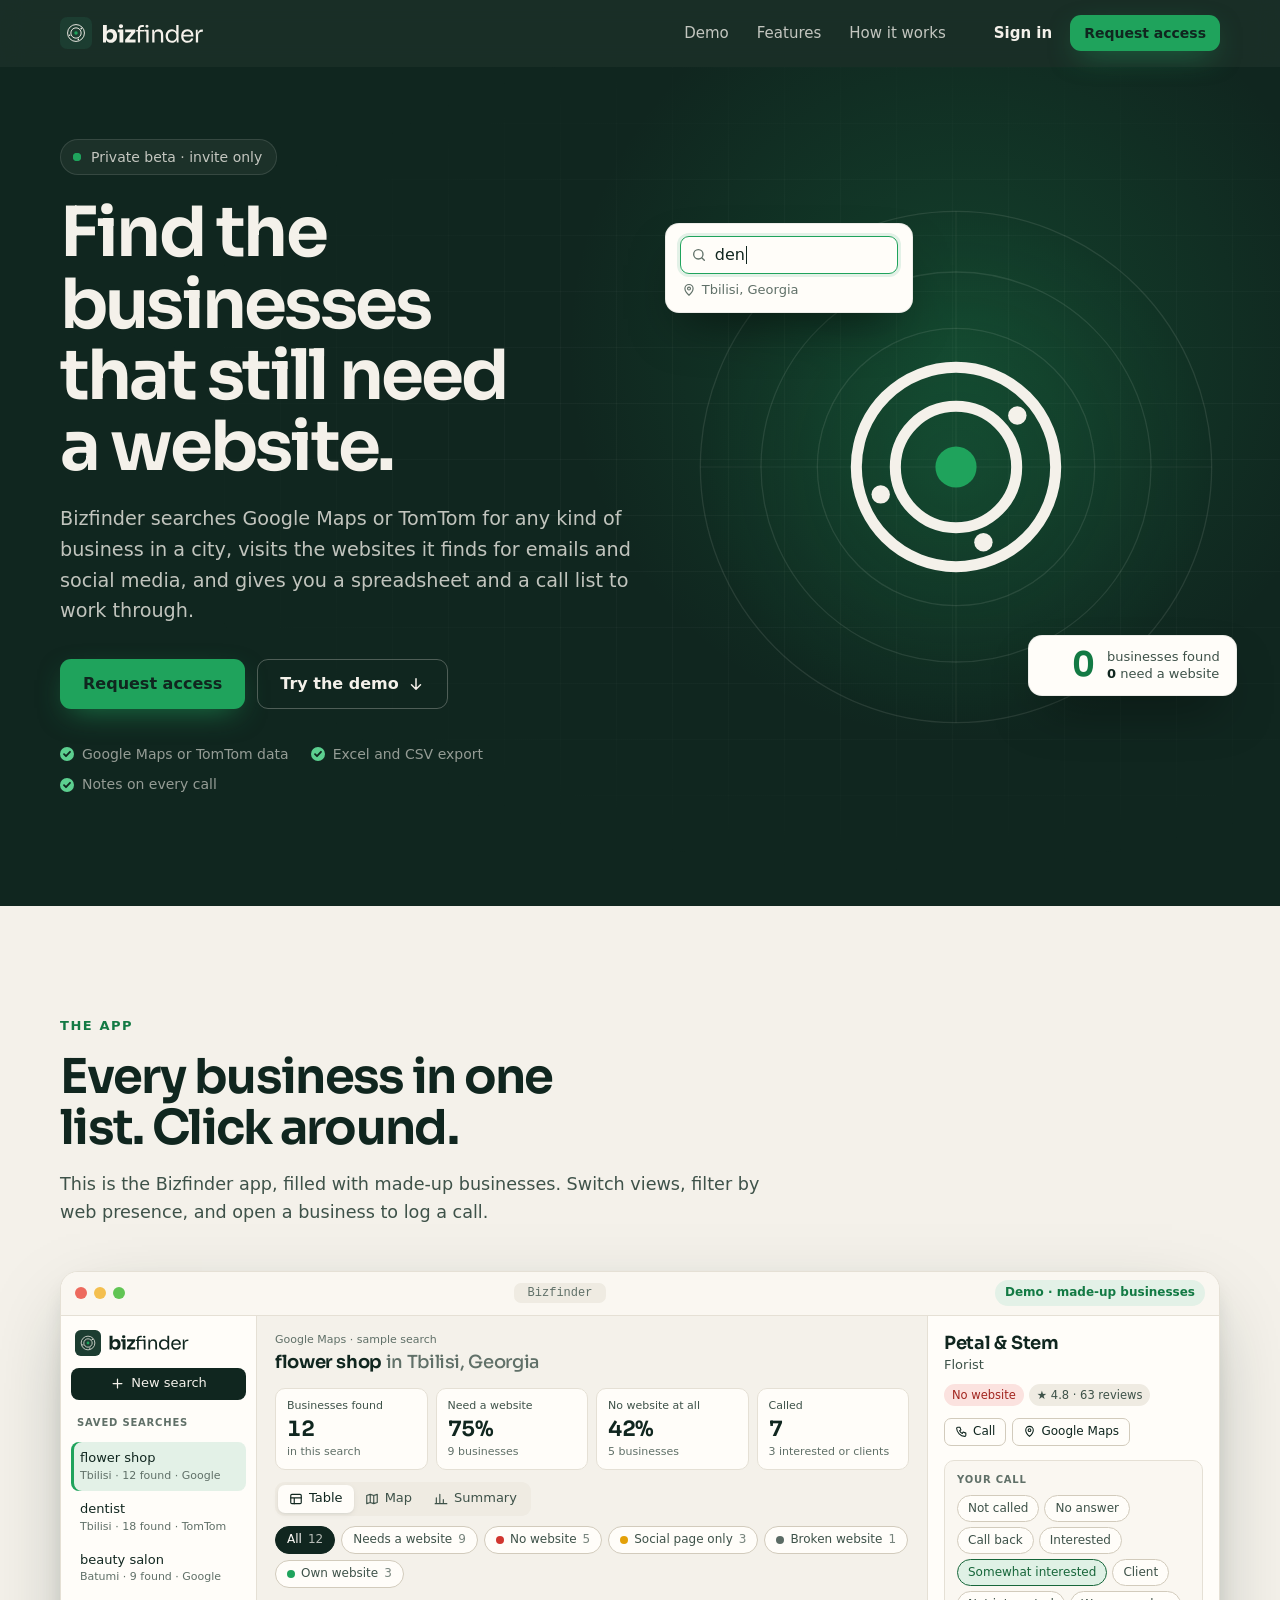
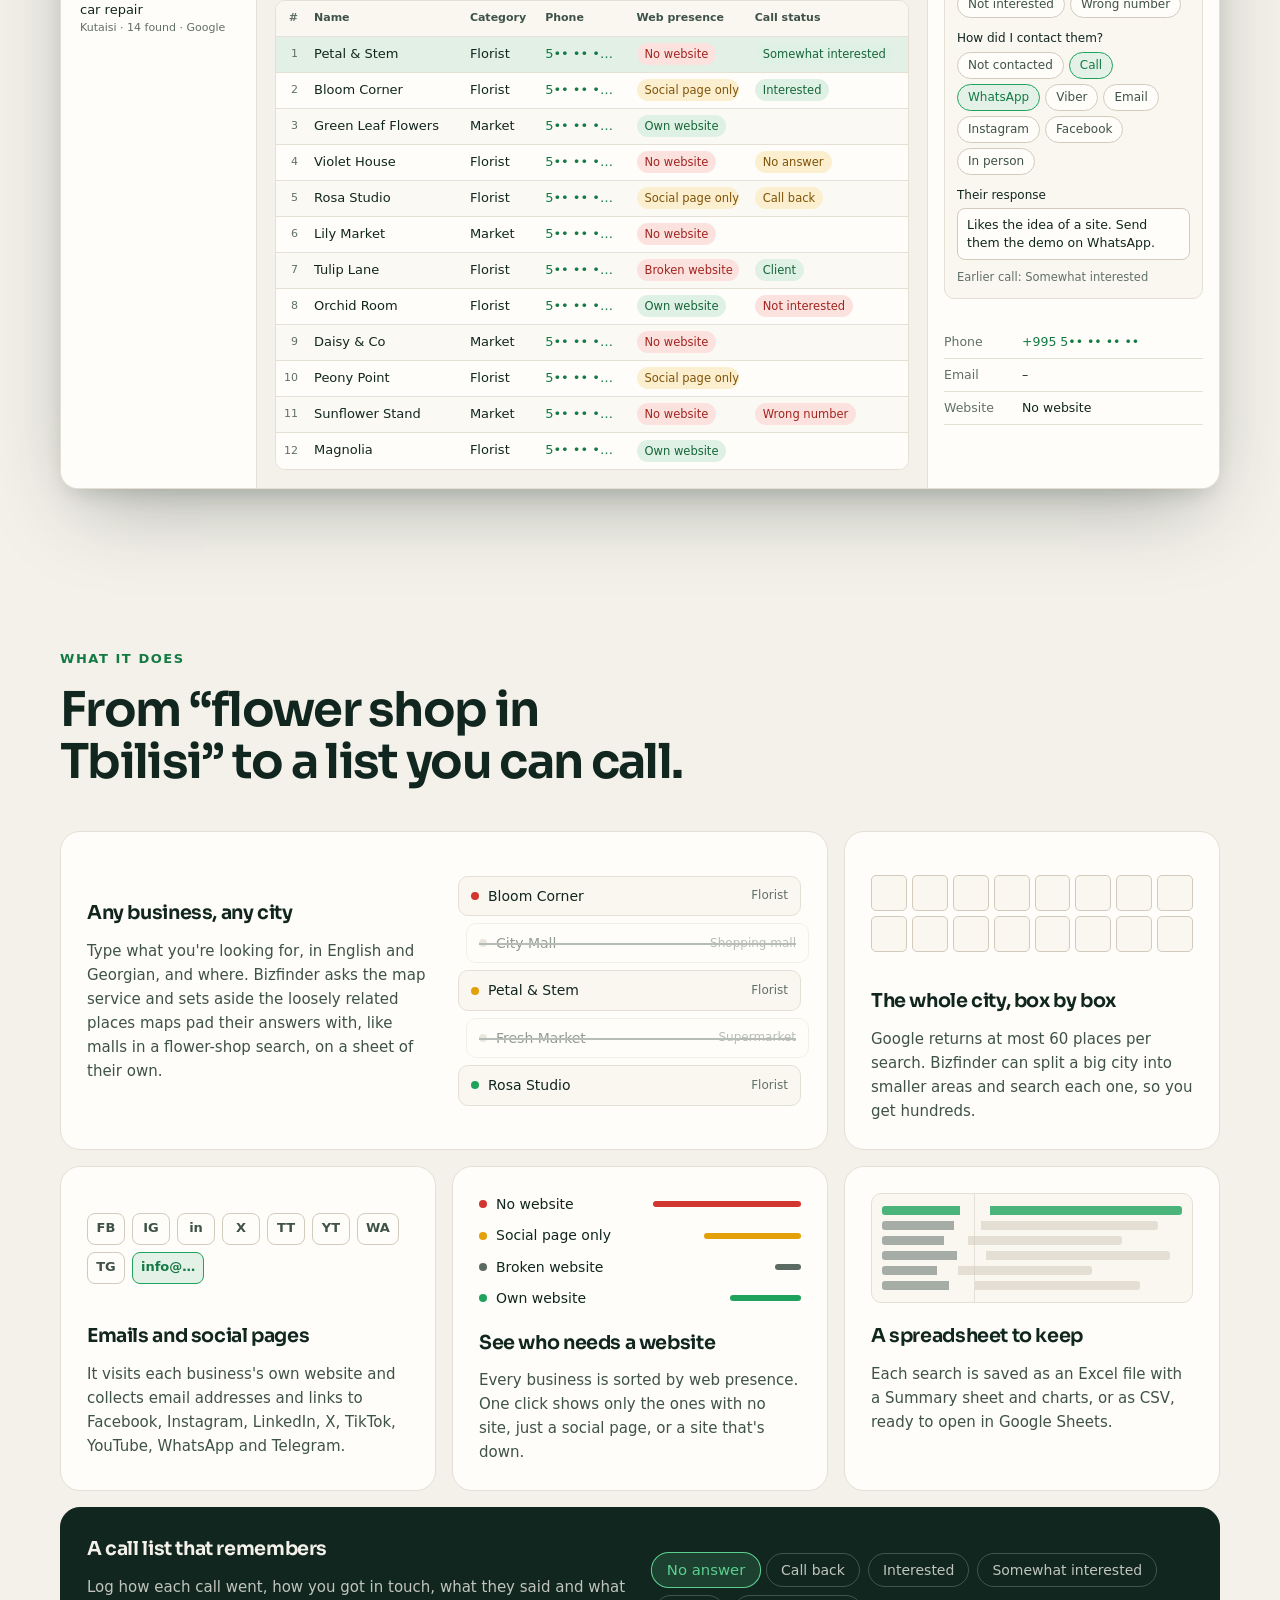
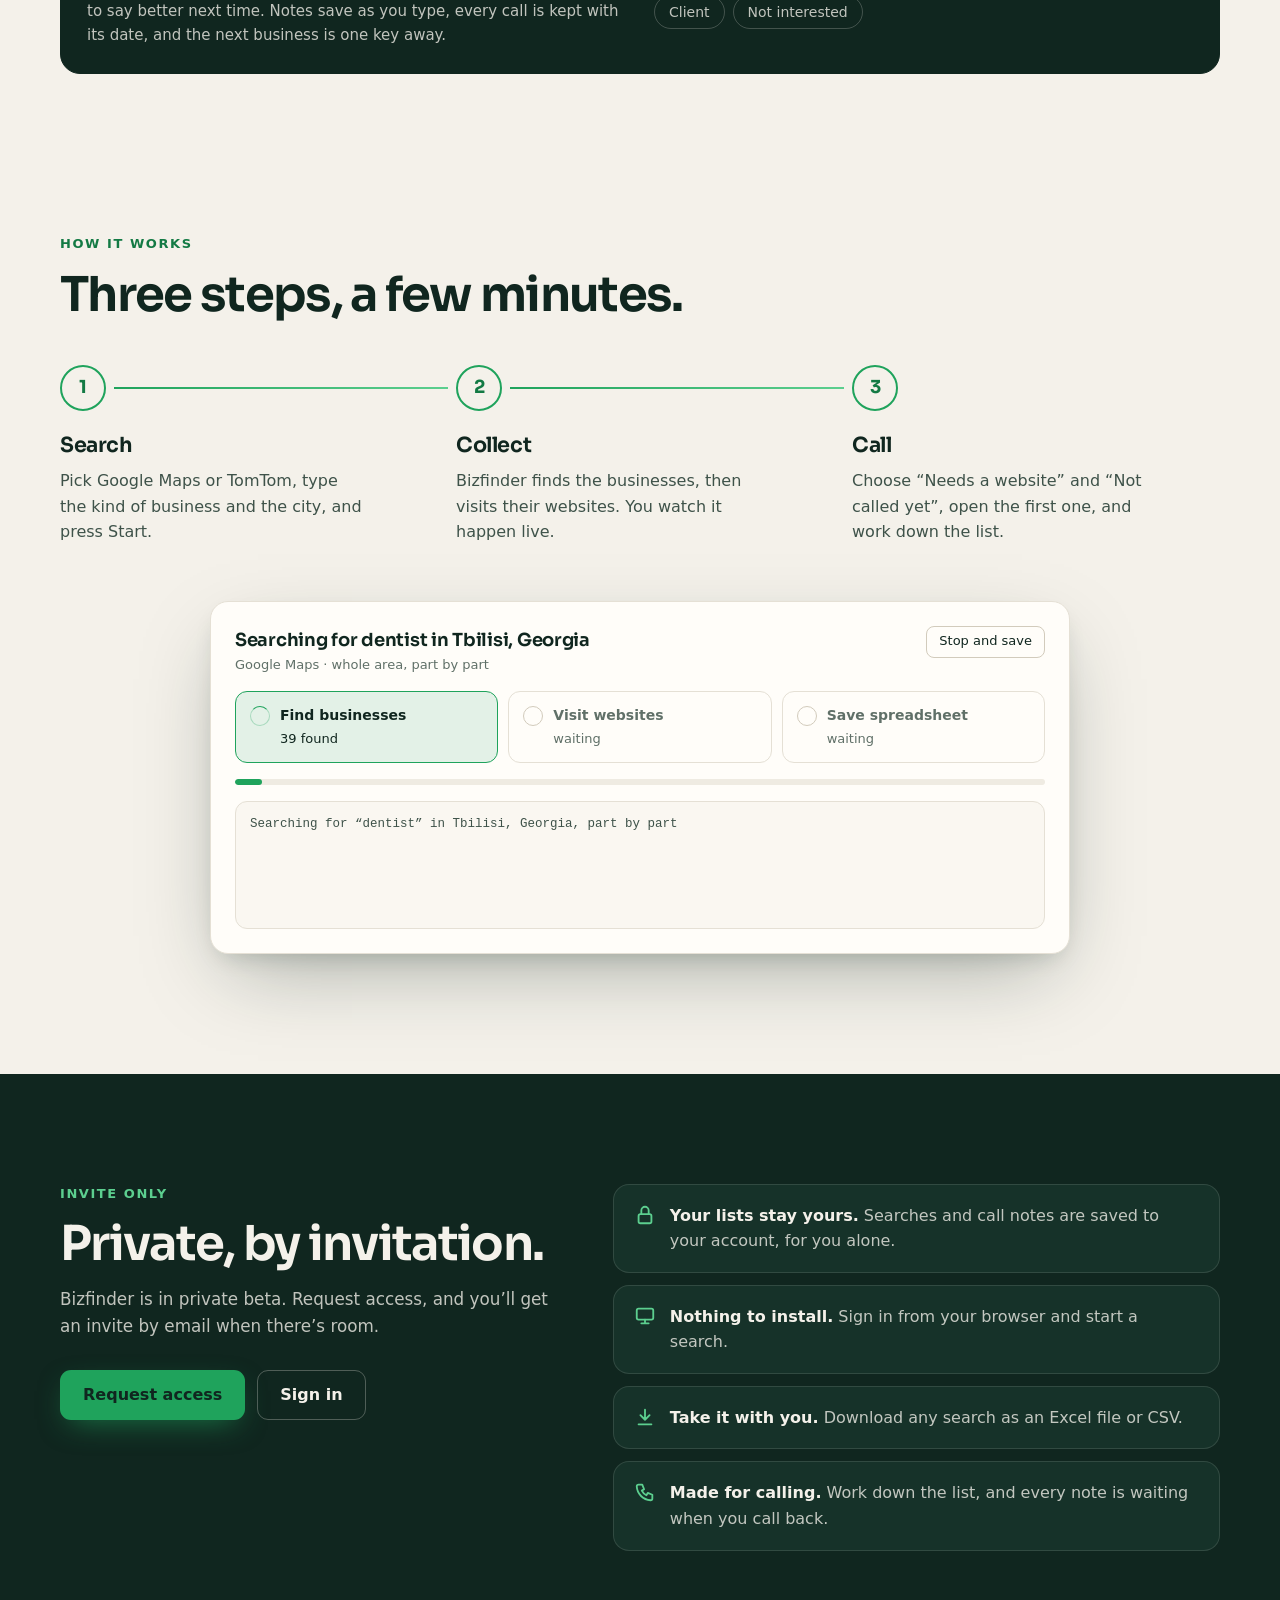
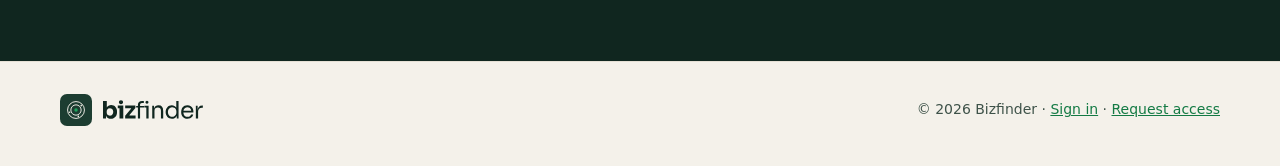
==== index.html @ 0b0bac40 "init commit" ====
<!doctype html>
<html lang="en">
  <head>
    <meta charset="utf-8" />
    <meta name="viewport" content="width=device-width, initial-scale=1" />
    <title>Bizfinder: find the businesses that still need a website</title>
    <meta
      name="description"
      content="Bizfinder searches Google Maps or TomTom for any kind of business in a city, visits their websites for emails and social media, and turns it all into a spreadsheet and a call list."
    />
    <meta name="theme-color" content="#10261f" />
    <link rel="icon" href="assets/favicon.svg" type="image/svg+xml" />
    <link rel="apple-touch-icon" href="assets/apple-touch-icon.png" />
    <!-- Link previews. Once the page has its address, put the full address of the
         image here (e.g. https://example.com/assets/social-preview.png): most apps need it. -->
    <meta property="og:type" content="website" />
    <meta property="og:title" content="Bizfinder" />
    <meta
      property="og:description"
      content="Find the businesses that still need a website: search a city, collect their emails and social pages, and work through them as a call list."
    />
    <meta property="og:image" content="assets/social-preview.png" />
    <meta name="twitter:card" content="summary_large_image" />
    <link rel="preload" href="assets/sora-latin-wght-normal.woff2" as="font" type="font/woff2" crossorigin />
    <link rel="stylesheet" href="styles.css" />
    <script>
      document.documentElement.classList.add('js');
    </script>
    <script src="auth.js"></script>
    <script src="main.js" defer></script>
  </head>
  <body>
    <a class="skip" href="#main">Skip to content</a>

    <!-- Shapes reused on the page -->
    <svg width="0" height="0" style="position: absolute" aria-hidden="true">
      <defs>
        <symbol id="wordmark" viewBox="5 -59 322 61"><path fill="currentColor" d="M31.16 1.37Q26.07 1.37 22.19 -0.8Q18.32 -2.96 16.11 -7.07Q13.91 -11.17 13.76 -17.1H15.2V0H5.55V-55.48H17.71V-27.28L14.82 -23.64Q15.05 -29.94 17.21 -34.24Q19.38 -38.53 23.18 -40.7Q26.98 -42.86 31.84 -42.86Q36.1 -42.86 39.56 -41.31Q43.02 -39.75 45.45 -36.9Q47.88 -34.05 49.21 -30.17Q50.54 -26.3 50.54 -21.74V-20.06Q50.54 -15.5 49.21 -11.63Q47.88 -7.75 45.33 -4.83Q42.79 -1.9 39.22 -0.27Q35.64 1.37 31.16 1.37ZM27.97 -8.82Q31.08 -8.82 33.4 -10.34Q35.72 -11.86 37.01 -14.63Q38.3 -17.4 38.3 -20.9Q38.3 -24.47 37.01 -27.13Q35.72 -29.79 33.4 -31.27Q31.08 -32.76 27.97 -32.76Q25.23 -32.76 22.8 -31.46Q20.37 -30.17 18.89 -27.78Q17.4 -25.38 17.4 -21.96V-19.15Q17.4 -15.88 18.96 -13.57Q20.52 -11.25 22.95 -10.03Q25.38 -8.82 27.97 -8.82Z M58.45 0V-41.65H70.61V0ZM52.9 -32.68V-41.65H70.61V-32.68ZM63.16 -45.75Q59.74 -45.75 58.11 -47.54Q56.48 -49.32 56.48 -52.06Q56.48 -54.87 58.11 -56.66Q59.74 -58.44 63.16 -58.44Q66.58 -58.44 68.22 -56.66Q69.85 -54.87 69.85 -52.06Q69.85 -49.32 68.22 -47.54Q66.58 -45.75 63.16 -45.75Z M76.62 0V-8.51L96.16 -31.92V-30.7L94.33 -32.98L95.7 -32.3H76.7V-41.65H109.46V-33.14L89.92 -9.73V-10.87L91.75 -8.59L90.38 -9.35H110.06V0Z" /><path fill="currentColor" d="M117.52 0V-42.64Q117.52 -49.4 121.09 -52.59Q124.66 -55.78 131.58 -55.78H136.6V-49.7H130.36Q127.55 -49.7 126.03 -48.15Q124.51 -46.59 124.51 -43.85V0ZM111.9 -34.66V-40.13H137.36V-34.66Z M144.58 0V-40.58H151.88V0ZM138.35 -34.81V-40.58H151.88V-34.81ZM146.64 -47.12Q144.2 -47.12 143.03 -48.41Q141.85 -49.7 141.85 -51.68Q141.85 -53.66 143.03 -54.95Q144.2 -56.24 146.64 -56.24Q149.07 -56.24 150.25 -54.95Q151.42 -53.66 151.42 -51.68Q151.42 -49.7 150.25 -48.41Q149.07 -47.12 146.64 -47.12Z M163.52 0V-40.58H169.29V-23.18H168.38Q168.38 -29.18 170.01 -33.33Q171.65 -37.47 174.99 -39.63Q178.34 -41.8 183.43 -41.8H183.73Q191.41 -41.8 195.09 -37.01Q198.78 -32.22 198.78 -23.18V0H191.48V-24.7Q191.48 -29.41 188.82 -32.26Q186.16 -35.11 181.53 -35.11Q176.74 -35.11 173.78 -32.15Q170.81 -29.18 170.81 -24.24V0Z M226.6 1.37Q222.27 1.37 218.62 -0.23Q214.98 -1.82 212.28 -4.71Q209.58 -7.6 208.1 -11.4Q206.62 -15.2 206.62 -19.61V-20.98Q206.62 -25.31 208.06 -29.11Q209.5 -32.91 212.13 -35.8Q214.75 -38.68 218.36 -40.32Q221.97 -41.95 226.38 -41.95Q231.01 -41.95 234.81 -40.01Q238.61 -38.08 241.04 -33.97Q243.48 -29.87 243.78 -23.33L240.74 -28.2V-55.48H248.04V0H242.26V-18.01H244.39Q244.08 -11.1 241.5 -6.8Q238.92 -2.51 235 -0.57Q231.09 1.37 226.6 1.37ZM227.59 -5.02Q231.32 -5.02 234.36 -6.69Q237.4 -8.36 239.22 -11.51Q241.04 -14.67 241.04 -18.92V-22.42Q241.04 -26.6 239.18 -29.53Q237.32 -32.45 234.24 -34.01Q231.16 -35.57 227.52 -35.57Q223.49 -35.57 220.41 -33.67Q217.33 -31.77 215.62 -28.35Q213.91 -24.93 213.91 -20.29Q213.91 -15.66 215.66 -12.2Q217.41 -8.74 220.52 -6.88Q223.64 -5.02 227.59 -5.02Z M276.77 1.37Q271.45 1.37 267.58 -0.46Q263.7 -2.28 261.27 -5.28Q258.84 -8.28 257.66 -12.01Q256.48 -15.73 256.48 -19.61V-20.98Q256.48 -24.93 257.66 -28.65Q258.84 -32.38 261.27 -35.38Q263.7 -38.38 267.46 -40.17Q271.22 -41.95 276.32 -41.95Q282.93 -41.95 287.22 -39.1Q291.52 -36.25 293.61 -31.77Q295.7 -27.28 295.7 -22.19V-18.92H259.67V-24.4H290.38L288.7 -21.43Q288.7 -25.76 287.34 -28.92Q285.97 -32.07 283.23 -33.82Q280.5 -35.57 276.32 -35.57Q271.98 -35.57 269.13 -33.59Q266.28 -31.62 264.88 -28.2Q263.47 -24.78 263.47 -20.29Q263.47 -15.96 264.88 -12.5Q266.28 -9.04 269.25 -7.03Q272.21 -5.02 276.77 -5.02Q281.56 -5.02 284.56 -7.14Q287.56 -9.27 288.17 -12.08H295.01Q294.18 -7.9 291.67 -4.86Q289.16 -1.82 285.36 -0.23Q281.56 1.37 276.77 1.37Z M303.53 0V-40.58H309.31V-23.86H309Q309 -32.76 312.92 -36.9Q316.83 -41.04 324.66 -41.04H326.03V-34.5H323.44Q317.36 -34.5 314.1 -31.27Q310.83 -28.04 310.83 -21.96V0Z" /></symbol>
        <symbol id="icon" viewBox="0 0 512 512">
          <rect width="512" height="512" rx="112" fill="#1c3d31" />
          <g transform="translate(96 96) scale(2.5)" fill="#F4F1EA">
            <circle cx="64" cy="64" r="54" fill="none" stroke="#F4F1EA" stroke-width="6" />
            <circle cx="64" cy="64" r="33" fill="none" stroke="#F4F1EA" stroke-width="6" />
            <circle cx="97.3" cy="36" r="5" />
            <circle cx="23.1" cy="78.9" r="5" />
            <circle cx="78.9" cy="104.9" r="5" />
            <circle cx="64" cy="64" r="11" fill="#1FA35C" />
          </g>
        </symbol>
      </defs>
    </svg>

    <header class="top">
      <div class="wrap top-row">
        <a class="logo" href="#" aria-label="Bizfinder, back to the top">
          <svg class="logo-icon" aria-hidden="true"><use href="#icon" /></svg>
          <svg class="logo-word" aria-hidden="true"><use href="#wordmark" /></svg>
        </a>
        <nav class="top-nav" aria-label="Page">
          <a href="#demo">Demo</a>
          <a href="#features">Features</a>
          <a href="#how">How it works</a>
        </nav>
        <div class="top-actions">
          <a class="top-link" href="signin.html" data-signed-out>Sign in</a>
          <a class="btn btn-green btn-sm" href="request-access.html" data-signed-out>Request access</a>
          <a class="btn btn-green btn-sm" href="app/" data-signed-in hidden>Open Bizfinder</a>
        </div>
      </div>
    </header>

    <main id="main">
      <!-- ============ Hero ============ -->
      <section class="hero">
        <div class="hero-glow" aria-hidden="true"></div>
        <div class="wrap hero-grid">
          <div class="hero-text">
            <p class="eyebrow-pill"><span class="live-dot"></span>Private beta · invite only</p>
            <h1>Find the businesses that still need a&nbsp;website.</h1>
            <p class="lead">
              Bizfinder searches Google&nbsp;Maps or TomTom for any kind of business in a city, visits the websites
              it finds for emails and social media, and gives you a spreadsheet and a call list to work through.
            </p>
            <div class="hero-cta">
              <a class="btn btn-green btn-lg" href="request-access.html" data-signed-out>Request access</a>
              <a class="btn btn-green btn-lg" href="app/" data-signed-in hidden>Open Bizfinder</a>
              <a class="btn btn-ghost btn-lg" href="#demo">
                Try the demo
                <svg class="i" viewBox="0 0 24 24" aria-hidden="true"><path d="M12 5v14M6 13l6 6 6-6" /></svg>
              </a>
            </div>
            <ul class="hero-facts">
              <li>Google Maps or TomTom data</li>
              <li>Excel and CSV export</li>
              <li>Notes on every call</li>
            </ul>
          </div>

          <div class="hero-visual">
            <!-- A search, then a sweep that finds businesses around you -->
            <div class="radar" data-radar aria-hidden="true">
              <div class="radar-field"></div>
              <div class="radar-beam"></div>
              <svg class="radar-logo" viewBox="0 0 480 480">
                <circle class="radar-range" cx="240" cy="240" r="236" />
                <circle class="radar-range" cx="240" cy="240" r="180" />
                <circle class="radar-range" cx="240" cy="240" r="128" />
                <path class="radar-cross" d="M240 4v472M4 240h472" />
                <circle class="logo-ring" cx="240" cy="240" r="92" />
                <circle class="logo-ring" cx="240" cy="240" r="56" />
                <g class="logo-moons">
                  <circle cx="296.6" cy="192.4" r="8.5" />
                  <circle cx="170.5" cy="265.3" r="8.5" />
                  <circle cx="265.3" cy="309.5" r="8.5" />
                </g>
                <circle class="logo-core" cx="240" cy="240" r="19" />
              </svg>
              <span class="radar-ping"></span>
              <span class="radar-ping radar-ping-2"></span>
              <div class="radar-pins"></div>
            </div>

            <div class="float-card search-card">
              <div class="search-field">
                <svg class="i" viewBox="0 0 24 24" aria-hidden="true"><circle cx="11" cy="11" r="7" /><path d="m20 20-3.5-3.5" /></svg>
                <span class="search-query"><span data-query>flower shop</span><span class="caret"></span></span>
              </div>
              <div class="search-where">
                <svg class="i" viewBox="0 0 24 24" aria-hidden="true">
                  <path d="M12 21s7-6.2 7-11.5A7 7 0 0 0 5 9.5C5 14.8 12 21 12 21Z" /><circle cx="12" cy="9.5" r="2.5" />
                </svg>
                Tbilisi, Georgia
              </div>
            </div>

            <div class="float-card found-card">
              <span class="found-num" data-found>0</span>
              <span class="found-text">businesses found<br /><b data-need>0</b> need a website</span>
            </div>
          </div>
        </div>
      </section>

      <!-- ============ Demo of the app ============ -->
      <section class="demo-section" id="demo" aria-labelledby="demo-title">
        <div class="wrap">
          <div class="section-head reveal">
            <p class="kicker">The app</p>
            <h2 id="demo-title">Every business in one list. Click around.</h2>
            <p>
              This is the Bizfinder app, filled with made-up businesses. Switch views, filter by web presence, and open a
              business to log a call.
            </p>
          </div>

          <div class="window reveal" data-demo>
            <div class="window-bar">
              <span class="window-dots" aria-hidden="true"><i></i><i></i><i></i></span>
              <span class="window-url">Bizfinder</span>
              <span class="window-tag">Demo · made-up businesses</span>
            </div>
            <div class="app">
              <aside class="app-side" aria-label="Saved searches (demo)">
                <div class="app-brand">
                  <svg class="app-brand-icon" aria-hidden="true"><use href="#icon" /></svg>
                  <svg class="app-brand-word" aria-hidden="true"><use href="#wordmark" /></svg>
                </div>
                <span class="app-new">
                  <svg class="i" viewBox="0 0 24 24" aria-hidden="true"><path d="M12 5v14M5 12h14" /></svg>
                  New search
                </span>
                <p class="app-side-head">Saved searches</p>
                <ul class="app-saved">
                  <li class="is-on"><b>flower shop</b><span>Tbilisi · 12 found · Google</span></li>
                  <li><b>dentist</b><span>Tbilisi · 18 found · TomTom</span></li>
                  <li><b>beauty salon</b><span>Batumi · 9 found · Google</span></li>
                  <li><b>car repair</b><span>Kutaisi · 14 found · Google</span></li>
                </ul>
              </aside>

              <div class="app-main">
                <p class="app-eyebrow">Google Maps · sample search</p>
                <h3 class="app-title">flower shop <span>in Tbilisi, Georgia</span></h3>
                <div class="app-tiles" data-tiles></div>
                <div class="app-tabs" role="tablist" aria-label="View">
                  <button type="button" role="tab" data-tab="table" aria-selected="true">
                    <svg class="i" viewBox="0 0 24 24" aria-hidden="true"><rect x="3" y="4" width="18" height="16" rx="2" /><path d="M3 10h18M9 10v10" /></svg>
                    Table
                  </button>
                  <button type="button" role="tab" data-tab="map" aria-selected="false">
                    <svg class="i" viewBox="0 0 24 24" aria-hidden="true"><path d="m9 4-6 2v14l6-2 6 2 6-2V4l-6 2-6-2ZM9 4v14M15 6v14" /></svg>
                    Map
                  </button>
                  <button type="button" role="tab" data-tab="summary" aria-selected="false">
                    <svg class="i" viewBox="0 0 24 24" aria-hidden="true"><path d="M4 20V10M10 20V4M16 20v-7M22 20H2" /></svg>
                    Summary
                  </button>
                </div>
                <div class="app-chips" data-chips role="group" aria-label="Show"></div>
                <div class="app-view" data-view aria-live="polite"></div>
              </div>

              <aside class="app-drawer" data-drawer aria-label="Business details (demo)"></aside>
            </div>
          </div>
        </div>
      </section>

      <!-- ============ Features ============ -->
      <section class="features" id="features" aria-labelledby="features-title">
        <div class="wrap">
          <div class="section-head reveal">
            <p class="kicker">What it does</p>
            <h2 id="features-title">From “flower shop in Tbilisi” to a list you can call.</h2>
          </div>

          <div class="bento">
            <article class="card card-wide reveal">
              <div class="card-text">
                <h3>Any business, any city</h3>
                <p>
                  Type what you're looking for, in English and Georgian, and where. Bizfinder asks the map service and
                  sets aside the loosely related places maps pad their answers with, like malls in a flower-shop
                  search, on a sheet of their own.
                </p>
              </div>
              <div class="viz viz-filter" aria-hidden="true">
                <span class="vf-row is-keep"><i class="dot dot-none"></i>Bloom Corner <em>Florist</em></span>
                <span class="vf-row is-drop"><i class="dot"></i>City Mall <em>Shopping mall</em></span>
                <span class="vf-row is-keep"><i class="dot dot-social"></i>Petal &amp; Stem <em>Florist</em></span>
                <span class="vf-row is-drop"><i class="dot"></i>Fresh Market <em>Supermarket</em></span>
                <span class="vf-row is-keep"><i class="dot dot-own"></i>Rosa Studio <em>Florist</em></span>
              </div>
            </article>

            <article class="card reveal">
              <div class="viz viz-grid" aria-hidden="true">
                <i style="--n: 0"></i><i style="--n: 1"></i><i style="--n: 2"></i><i style="--n: 3"></i><i style="--n: 4"></i><i style="--n: 5"></i><i style="--n: 6"></i><i style="--n: 7"></i><i style="--n: 15"></i><i style="--n: 14"></i><i style="--n: 13"></i><i style="--n: 12"></i><i style="--n: 11"></i><i style="--n: 10"></i><i style="--n: 9"></i><i style="--n: 8"></i>
              </div>
              <h3>The whole city, box by box</h3>
              <p>
                Google returns at most 60 places per search. Bizfinder can split a big city into smaller areas and search
                each one, so you get hundreds.
              </p>
            </article>

            <article class="card reveal">
              <div class="viz viz-social" aria-hidden="true">
                <span>FB</span><span>IG</span><span>in</span><span>X</span><span>TT</span><span>YT</span><span>WA</span><span>TG</span>
                <span class="viz-mail">info@…</span>
              </div>
              <h3>Emails and social pages</h3>
              <p>
                It visits each business's own website and collects email addresses and links to Facebook, Instagram,
                LinkedIn, X, TikTok, YouTube, WhatsApp and Telegram.
              </p>
            </article>

            <article class="card reveal">
              <div class="viz viz-kinds" aria-hidden="true">
                <span><i class="dot dot-none"></i>No website</span>
                <span><i class="dot dot-social"></i>Social page only</span>
                <span><i class="dot dot-broken"></i>Broken website</span>
                <span><i class="dot dot-own"></i>Own website</span>
              </div>
              <h3>See who needs a website</h3>
              <p>
                Every business is sorted by web presence. One click shows only the ones with no site, just a social page,
                or a site that's down.
              </p>
            </article>

            <article class="card reveal">
              <div class="viz viz-sheet" aria-hidden="true">
                <i></i><i></i><i></i><i></i><i></i><i></i>
              </div>
              <h3>A spreadsheet to keep</h3>
              <p>
                Each search is saved as an Excel file with a Summary sheet and charts, or as CSV, ready to open in Google
                Sheets.
              </p>
            </article>

            <article class="card card-wide card-dark reveal">
              <div class="card-text">
                <h3>A call list that remembers</h3>
                <p>
                  Log how each call went, how you got in touch, what they said and what to say better next time. Notes
                  save as you type, every call is kept with its date, and the next business is one key away.
                </p>
              </div>
              <div class="viz viz-calls" aria-hidden="true" data-call-cycle>
                <span>No answer</span><span>Call back</span><span>Interested</span><span>Somewhat interested</span
                ><span>Client</span><span>Not interested</span>
              </div>
            </article>
          </div>
        </div>
      </section>

      <!-- ============ How it works ============ -->
      <section class="how" id="how" aria-labelledby="how-title">
        <div class="wrap">
          <div class="section-head reveal">
            <p class="kicker">How it works</p>
            <h2 id="how-title">Three steps, a few minutes.</h2>
          </div>

          <ol class="steps">
            <li class="step reveal">
              <span class="step-num">1</span>
              <h3>Search</h3>
              <p>Pick Google Maps or TomTom, type the kind of business and the city, and press Start.</p>
            </li>
            <li class="step reveal">
              <span class="step-num">2</span>
              <h3>Collect</h3>
              <p>Bizfinder finds the businesses, then visits their websites. You watch it happen live.</p>
            </li>
            <li class="step reveal">
              <span class="step-num">3</span>
              <h3>Call</h3>
              <p>Choose “Needs a website” and “Not called yet”, open the first one, and work down the list.</p>
            </li>
          </ol>

          <div class="job reveal" aria-hidden="true" data-job>
            <div class="job-head">
              <div>
                <p class="job-title">Searching for dentist in Tbilisi, Georgia</p>
                <p class="job-sub">Google Maps · whole area, part by part</p>
              </div>
              <span class="job-stop">Stop and save</span>
            </div>
            <div class="job-steps">
              <div class="job-step" data-step="0"><span class="job-dot"></span><b>Find businesses</b><small data-step-text>0 found</small></div>
              <div class="job-step" data-step="1"><span class="job-dot"></span><b>Visit websites</b><small data-step-text>waiting</small></div>
              <div class="job-step" data-step="2"><span class="job-dot"></span><b>Save spreadsheet</b><small data-step-text>waiting</small></div>
            </div>
            <div class="job-bar"><i data-job-bar></i></div>
            <pre class="job-log" data-job-log></pre>
          </div>
        </div>
      </section>

      <!-- ============ Invite only ============ -->
      <section class="local" id="access" aria-labelledby="access-title">
        <div class="wrap local-grid">
          <div class="reveal">
            <p class="kicker kicker-light">Invite only</p>
            <h2 id="access-title">Private, by invitation.</h2>
            <p>Bizfinder is in private beta. Request access, and you’ll get an invite by email when there’s room.</p>
            <div class="local-cta">
              <a class="btn btn-green btn-lg" href="request-access.html" data-signed-out>Request access</a>
              <a class="btn btn-ghost btn-lg" href="signin.html" data-signed-out>Sign in</a>
              <a class="btn btn-green btn-lg" href="app/" data-signed-in hidden>Open Bizfinder</a>
            </div>
          </div>
          <ul class="local-list reveal">
            <li>
              <svg class="i" viewBox="0 0 24 24" aria-hidden="true"><rect x="5" y="11" width="14" height="10" rx="2" /><path d="M8 11V7a4 4 0 0 1 8 0v4" /></svg>
              <div><b>Your lists stay yours.</b> Searches and call notes are saved to your account, for you alone.</div>
            </li>
            <li>
              <svg class="i" viewBox="0 0 24 24" aria-hidden="true"><rect x="3" y="4" width="18" height="12" rx="2" /><path d="M8 20h8M12 16v4" /></svg>
              <div><b>Nothing to install.</b> Sign in from your browser and start a search.</div>
            </li>
            <li>
              <svg class="i" viewBox="0 0 24 24" aria-hidden="true"><path d="M12 4v11M7 10l5 5 5-5M5 20h14" /></svg>
              <div><b>Take it with you.</b> Download any search as an Excel file or CSV.</div>
            </li>
            <li>
              <svg class="i" viewBox="0 0 24 24" aria-hidden="true"><path d="M5 4h4l2 5-2.5 1.5a11 11 0 0 0 5 5L15 13l5 2v4a2 2 0 0 1-2 2A16 16 0 0 1 3 6a2 2 0 0 1 2-2" /></svg>
              <div><b>Made for calling.</b> Work down the list, and every note is waiting when you call back.</div>
            </li>
          </ul>
        </div>
      </section>
    </main>

    <footer class="foot">
      <div class="wrap foot-row">
        <a class="logo" href="#" aria-label="Bizfinder, back to the top">
          <svg class="logo-icon" aria-hidden="true"><use href="#icon" /></svg>
          <svg class="logo-word" aria-hidden="true"><use href="#wordmark" /></svg>
        </a>
        <p>
          © 2026 Bizfinder · <a href="signin.html">Sign in</a> · <a href="request-access.html">Request access</a>
        </p>
      </div>
    </footer>
  </body>
</html>
---- styles.css ----
/* Bizfinder project page. Colours and type follow the logo (brand/README.txt):
   ink #10261F, cream #F4F1EA, green #1FA35C, Sora for headings. */

@font-face {
  font-family: "Sora";
  src: url("assets/sora-latin-wght-normal.woff2") format("woff2");
  font-weight: 100 800;
  font-display: swap;
  /* Latin only: Georgian falls back to the system font */
  unicode-range: U+0000-00FF, U+0131, U+0152-0153, U+02BB-02BC, U+02C6, U+02DA, U+02DC, U+2000-206F, U+20AC, U+2122, U+2212;
}

:root {
  --ink: #10261f;
  --ink-2: #3e5249;
  --ink-3: #607068;
  --cream: #f4f1ea;
  --paper: #fffdf9;
  --paper-2: #faf7f1;
  --paper-3: #efebe2;
  --line: #e5e0d5;
  --line-strong: #d2cbbc;
  --green: #1fa35c;
  --green-hover: #27b866;
  --green-text: #137a44;
  --green-light: #5ccf8f;
  --green-soft: #e3f1e7;
  --dark-2: #163229;
  --dark-line: rgb(244 241 234 / 0.12);
  --on-dark-2: rgb(244 241 234 / 0.78);
  --on-dark-3: rgb(244 241 234 / 0.58);

  /* Web presence, as in the app: green for a working site, then amber, red for none */
  --k-own: #1fa35c;
  --k-social: #e3a008;
  --k-broken: #5b6b64;
  --k-none: #d1362f;

  --good-bg: #dff1e5;
  --good-ink: #17663a;
  --warn-bg: #fbefcf;
  --warn-ink: #7f5307;
  --bad-bg: #fbe2df;
  --bad-ink: #a2251f;

  --display: "Sora", system-ui, -apple-system, "Segoe UI", Roboto, "Noto Sans Georgian", sans-serif;
  --body: system-ui, -apple-system, "Segoe UI", Roboto, "Noto Sans Georgian", sans-serif;
  --mono: ui-monospace, "SF Mono", Menlo, Consolas, monospace;
  --ease: cubic-bezier(0.2, 0.7, 0.2, 1);
  --shadow: 0 1px 2px rgb(16 38 31 / 0.05), 0 2px 6px rgb(16 38 31 / 0.06);
  --shadow-lg: 0 30px 80px -20px rgb(16 38 31 / 0.35), 0 10px 24px -10px rgb(16 38 31 / 0.2);
  --gutter: 20px;

  color-scheme: light;
}

*,
*::before,
*::after {
  box-sizing: border-box;
}

html {
  scroll-behavior: smooth;
  scroll-padding-top: 80px;
  -webkit-text-size-adjust: 100%;
}

body {
  margin: 0;
  background: var(--cream);
  color: var(--ink);
  font: 16px/1.6 var(--body);
  -webkit-font-smoothing: antialiased;
  overflow-x: hidden;
}

h1,
h2,
h3,
h4,
p,
ul,
ol,
pre {
  margin: 0;
}

ul,
ol {
  padding: 0;
  list-style: none;
}

a {
  color: inherit;
}

button {
  font: inherit;
  color: inherit;
}

/* Hidden stays hidden, even for elements styled as flex (e.g. a .btn) */
[hidden] {
  display: none !important;
}

:focus-visible {
  outline: 2px solid var(--green);
  outline-offset: 3px;
  border-radius: 4px;
}

.wrap {
  width: min(100% - 2 * var(--gutter), 1160px);
  margin-inline: auto;
}

.skip {
  position: absolute;
  top: 8px;
  left: 8px;
  z-index: 100;
  padding: 8px 14px;
  border-radius: 8px;
  background: var(--cream);
  color: var(--ink);
  translate: 0 -150%;
}

.skip:focus {
  translate: 0 0;
}

.i {
  width: 18px;
  height: 18px;
  flex: none;
  fill: none;
  stroke: currentColor;
  stroke-width: 2;
  stroke-linecap: round;
  stroke-linejoin: round;
}

.i-gh {
  width: 18px;
  height: 18px;
  flex: none;
}

/* ---------- Buttons ---------- */
.btn {
  display: inline-flex;
  align-items: center;
  justify-content: center;
  gap: 8px;
  height: 42px;
  padding: 0 18px;
  border: 1px solid transparent;
  border-radius: 11px;
  font-weight: 600;
  white-space: nowrap;
  text-decoration: none;
  transition:
    background 0.2s,
    border-color 0.2s,
    translate 0.2s var(--ease),
    box-shadow 0.2s;
}

.btn:hover {
  translate: 0 -2px;
}

.btn-sm {
  height: 36px;
  padding: 0 13px;
  font-size: 14px;
}

.btn-lg {
  height: 50px;
  padding: 0 22px;
  font-size: 16px;
}

.btn-green {
  background: var(--green);
  color: var(--ink);
  box-shadow: 0 10px 30px -10px rgb(31 163 92 / 0.7);
}

.btn-green:hover {
  background: var(--green-hover);
}

.btn-ghost {
  border-color: rgb(244 241 234 / 0.28);
  color: var(--cream);
}

.btn-ghost:hover {
  border-color: rgb(244 241 234 / 0.5);
  background: rgb(244 241 234 / 0.07);
}

.btn-dark {
  background: var(--ink);
  color: var(--cream);
}

.btn-dark:hover {
  background: #1e3d33;
}

/* ---------- Header ---------- */
.top {
  position: sticky;
  top: 0;
  z-index: 50;
  border-bottom: 1px solid transparent;
  background: rgb(16 38 31 / 0.96);
  color: var(--cream);
  -webkit-backdrop-filter: blur(14px) saturate(1.4);
  backdrop-filter: blur(14px) saturate(1.4);
  transition:
    border-color 0.3s,
    box-shadow 0.3s;
}

.top.is-scrolled {
  border-color: var(--dark-line);
  box-shadow: 0 10px 30px -20px rgb(0 0 0 / 0.6);
}

.top-row {
  display: flex;
  align-items: center;
  gap: 24px;
  height: 66px;
}

.logo {
  display: inline-flex;
  align-items: center;
  gap: 10px;
  color: inherit;
  text-decoration: none;
}

.logo-icon {
  width: 32px;
  height: 32px;
  flex: none;
}

.logo-word {
  width: 102px;
  height: 19px;
}

.top-nav {
  display: flex;
  gap: 4px;
  margin-left: auto;
}

.top-nav a {
  padding: 8px 12px;
  border-radius: 8px;
  color: var(--on-dark-2);
  font-size: 15px;
  font-weight: 500;
  text-decoration: none;
  transition:
    color 0.2s,
    background 0.2s;
}

.top-nav a:hover {
  background: rgb(244 241 234 / 0.07);
  color: var(--cream);
}

.top-actions {
  display: flex;
  align-items: center;
  gap: 6px;
}

.top-link {
  padding: 8px 12px;
  border-radius: 8px;
  color: var(--cream);
  font-size: 15px;
  font-weight: 600;
  text-decoration: none;
  transition: background 0.2s;
}

.top-link:hover {
  background: rgb(244 241 234 / 0.08);
}

/* ---------- Hero ---------- */
.hero {
  position: relative;
  overflow: hidden;
  padding: 72px 0 110px;
  background: var(--ink);
  color: var(--cream);
}

.hero::before {
  /* a faint map grid */
  content: "";
  position: absolute;
  inset: 0;
  background-image:
    linear-gradient(rgb(244 241 234 / 0.035) 1px, transparent 1px),
    linear-gradient(90deg, rgb(244 241 234 / 0.035) 1px, transparent 1px);
  background-size: 56px 56px;
  -webkit-mask-image: radial-gradient(ellipse 80% 70% at 70% 45%, #000 30%, transparent 75%);
  mask-image: radial-gradient(ellipse 80% 70% at 70% 45%, #000 30%, transparent 75%);
}

.hero-glow {
  position: absolute;
  top: -20%;
  right: -10%;
  width: 70vw;
  height: 70vw;
  max-width: 900px;
  max-height: 900px;
  border-radius: 50%;
  background: radial-gradient(circle, rgb(31 163 92 / 0.22), transparent 62%);
  pointer-events: none;
}

.hero-grid {
  position: relative;
  display: grid;
  grid-template-columns: minmax(0, 1.05fr) minmax(0, 0.95fr);
  align-items: center;
  gap: 48px;
}

.eyebrow-pill {
  display: inline-flex;
  align-items: center;
  gap: 10px;
  padding: 6px 14px 6px 12px;
  border: 1px solid var(--dark-line);
  border-radius: 999px;
  background: rgb(244 241 234 / 0.05);
  color: var(--on-dark-2);
  font-size: 14px;
  font-weight: 500;
}

.live-dot {
  position: relative;
  width: 8px;
  height: 8px;
  border-radius: 50%;
  background: var(--green);
}

.live-dot::after {
  content: "";
  position: absolute;
  inset: 0;
  border-radius: 50%;
  background: var(--green);
  animation: live 2s ease-out infinite;
}

@keyframes live {
  to {
    scale: 3;
    opacity: 0;
  }
}

.hero h1 {
  margin-top: 22px;
  font-family: var(--display);
  font-size: clamp(2.5rem, 5.4vw, 4.4rem);
  font-weight: 650;
  line-height: 1.03;
  letter-spacing: -0.04em;
  text-wrap: balance;
}

.lead {
  max-width: 34em;
  margin-top: 22px;
  color: var(--on-dark-2);
  font-size: clamp(1.05rem, 1.5vw, 1.2rem);
  line-height: 1.6;
}

.hero-cta {
  display: flex;
  flex-wrap: wrap;
  gap: 12px;
  margin-top: 32px;
}

.hero-facts {
  display: flex;
  flex-wrap: wrap;
  gap: 8px 22px;
  margin-top: 34px;
  color: var(--on-dark-3);
  font-size: 14px;
}

.hero-facts li {
  display: flex;
  align-items: center;
  gap: 8px;
}

.hero-facts li::before,
.auth-points li::before {
  content: "";
  width: 14px;
  height: 14px;
  border-radius: 50%;
  background:
    url("data:image/svg+xml,%3Csvg xmlns='http://www.w3.org/2000/svg' viewBox='0 0 14 14'%3E%3Cpath d='M4 7.2l2 2 4-4.4' fill='none' stroke='%2310261f' stroke-width='1.8' stroke-linecap='round' stroke-linejoin='round'/%3E%3C/svg%3E")
      center / 14px no-repeat,
    var(--green-light);
}

/* Hero entrance */
.js .hero-text > * {
  animation: rise 0.9s var(--ease) both;
}

.js .hero-text > :nth-child(2) {
  animation-delay: 0.08s;
}

.js .hero-text > :nth-child(3) {
  animation-delay: 0.16s;
}

.js .hero-text > :nth-child(4) {
  animation-delay: 0.24s;
}

.js .hero-text > :nth-child(5) {
  animation-delay: 0.32s;
}

.js .hero-visual {
  animation: appear 1.2s var(--ease) 0.2s both;
}

@keyframes rise {
  from {
    opacity: 0;
    translate: 0 22px;
  }
}

@keyframes appear {
  from {
    opacity: 0;
    scale: 0.92;
  }
}

/* ---------- Radar ---------- */
.hero-visual {
  position: relative;
  width: min(100%, 520px);
  margin-inline: auto;
}

.radar {
  position: relative;
  aspect-ratio: 1;
}

.radar-field {
  position: absolute;
  inset: 1%;
  border-radius: 50%;
  background: radial-gradient(circle, rgb(31 163 92 / 0.16), rgb(31 163 92 / 0.03) 55%, transparent 72%);
}

.radar-beam {
  position: absolute;
  inset: 0.8%;
  border-radius: 50%;
  background: conic-gradient(from 0deg, transparent 0deg 285deg, rgb(31 163 92 / 0.02) 285deg, rgb(31 163 92 / 0.42) 360deg);
  opacity: 0;
  transition: opacity 0.6s ease;
  will-change: transform;
}

.radar-beam::after {
  /* the leading edge */
  content: "";
  position: absolute;
  top: 0;
  left: 50%;
  width: 2px;
  height: 50%;
  translate: -50% 0;
  background: linear-gradient(to top, rgb(92 207 143 / 0.95), rgb(92 207 143 / 0.1));
}

.radar.is-sweeping .radar-beam {
  opacity: 1;
}

.radar-logo {
  position: absolute;
  inset: 0;
  width: 100%;
  height: 100%;
}

.radar-range {
  fill: none;
  stroke: rgb(244 241 234 / 0.1);
  stroke-width: 1.2;
}

.radar-cross {
  stroke: rgb(244 241 234 / 0.06);
  stroke-width: 1;
}

.logo-ring {
  fill: none;
  stroke: var(--cream);
  stroke-width: 10.2;
}

.logo-moons {
  fill: var(--cream);
  transform-box: view-box;
  transform-origin: 240px 240px;
  animation: orbit 30s linear infinite;
}

.logo-core {
  fill: var(--green);
}

@keyframes orbit {
  to {
    rotate: 360deg;
  }
}

.radar-ping {
  position: absolute;
  top: 50%;
  left: 50%;
  width: 8%;
  aspect-ratio: 1;
  margin: -4% 0 0 -4%;
  border: 2px solid var(--green);
  border-radius: 50%;
  opacity: 0;
  animation: ping 3.4s ease-out infinite;
}

.radar-ping-2 {
  animation-delay: 1.7s;
}

@keyframes ping {
  0% {
    opacity: 0.8;
    scale: 1;
  }
  100% {
    opacity: 0;
    scale: 5.5;
  }
}

.radar-pins {
  position: absolute;
  inset: 0;
}

.pin {
  position: absolute;
  width: 14px;
  height: 14px;
  margin: -7px 0 0 -7px;
  border: 2px solid var(--ink);
  border-radius: 50%;
  opacity: 0;
  scale: 0;
  transition:
    opacity 0.6s ease,
    scale 0.6s ease;
}

.pin::after {
  content: "";
  position: absolute;
  inset: -2px;
  border: 2px solid currentColor;
  border-radius: 50%;
  opacity: 0;
}

.pin-none {
  background: var(--k-none);
  color: var(--k-none);
}

.pin-social {
  background: var(--k-social);
  color: var(--k-social);
}

.pin-broken {
  background: #9aa8a1;
  color: #9aa8a1;
}

.pin-own {
  background: var(--k-own);
  color: var(--k-own);
}

.pin.is-lit {
  opacity: 1;
  scale: 1;
  transition: none;
  animation: pin-in 0.55s cubic-bezier(0.2, 0.9, 0.3, 1.5) both;
}

.pin.is-lit::after {
  animation: pin-ring 0.9s ease-out both;
}

.pin.is-out {
  opacity: 0;
  scale: 0.4;
}

@keyframes pin-in {
  from {
    opacity: 0;
    scale: 0;
  }
}

@keyframes pin-ring {
  0% {
    opacity: 0.9;
    scale: 1;
  }
  100% {
    opacity: 0;
    scale: 3;
  }
}

.float-card {
  position: absolute;
  z-index: 2;
  border: 1px solid rgb(16 38 31 / 0.08);
  border-radius: 14px;
  background: var(--paper);
  color: var(--ink);
  box-shadow: 0 24px 50px -18px rgb(0 0 0 / 0.55);
}

.search-card {
  top: 3%;
  left: -6%;
  display: grid;
  gap: 6px;
  width: 248px;
  padding: 12px 14px;
  animation: bob 7s ease-in-out infinite;
}

.search-field {
  display: flex;
  align-items: center;
  gap: 8px;
  height: 38px;
  padding: 0 10px;
  border: 1.5px solid var(--green);
  border-radius: 9px;
  box-shadow: 0 0 0 3px var(--green-soft);
  font-weight: 500;
}

.search-field .i {
  width: 16px;
  height: 16px;
  color: var(--ink-3);
}

.search-query {
  display: inline-flex;
  align-items: center;
  min-width: 0;
  overflow: hidden;
  white-space: nowrap;
}

.caret {
  width: 1.5px;
  height: 18px;
  margin-left: 1px;
  background: var(--ink);
  animation: blink 1s steps(1) infinite;
}

@keyframes blink {
  50% {
    opacity: 0;
  }
}

.search-where {
  display: flex;
  align-items: center;
  gap: 6px;
  padding-left: 2px;
  color: var(--ink-3);
  font-size: 13px;
}

.search-where .i {
  width: 14px;
  height: 14px;
}

.found-card {
  right: -4%;
  bottom: 6%;
  display: flex;
  align-items: center;
  gap: 12px;
  padding: 12px 16px 12px 14px;
  animation: bob 7s ease-in-out -3.5s infinite;
}

.found-num {
  min-width: 2ch;
  color: var(--green-text);
  font-family: var(--display);
  font-size: 34px;
  font-weight: 650;
  line-height: 1;
  font-variant-numeric: tabular-nums;
  text-align: right;
}

.found-text {
  color: var(--ink-2);
  font-size: 13px;
  line-height: 1.35;
}

.found-text b {
  color: var(--ink);
  font-variant-numeric: tabular-nums;
}

@keyframes bob {
  50% {
    translate: 0 -8px;
  }
}

/* ---------- Sections ---------- */
.section-head {
  max-width: 760px;
  margin-bottom: 44px;
}

.kicker {
  margin-bottom: 14px;
  color: var(--green-text);
  font-size: 13px;
  font-weight: 700;
  letter-spacing: 0.12em;
  text-transform: uppercase;
}

.kicker-light {
  color: var(--green-light);
}

h2 {
  font-family: var(--display);
  font-size: clamp(1.9rem, 3.8vw, 3rem);
  font-weight: 650;
  line-height: 1.08;
  letter-spacing: -0.035em;
  text-wrap: balance;
}

.section-head p:not(.kicker) {
  max-width: 40em;
  margin-top: 16px;
  color: var(--ink-2);
  font-size: 1.1rem;
}

.js .reveal {
  opacity: 0;
  translate: 0 26px;
  transition:
    opacity 0.8s var(--ease),
    translate 0.8s var(--ease);
}

.js .reveal.is-in {
  opacity: 1;
  translate: 0 0;
}

/* ---------- Demo window ---------- */
.demo-section {
  padding: 110px 0 120px;
}

.window {
  overflow: hidden;
  border: 1px solid var(--line);
  border-radius: 18px;
  background: var(--paper);
  box-shadow: var(--shadow-lg);
}

.window-bar {
  display: flex;
  align-items: center;
  gap: 14px;
  height: 44px;
  padding: 0 14px;
  border-bottom: 1px solid var(--line);
  background: var(--paper-2);
}

.window-dots {
  display: inline-flex;
  gap: 7px;
}

.window-dots i {
  width: 12px;
  height: 12px;
  border-radius: 50%;
  background: #ed6a5e;
}

.window-dots i:nth-child(2) {
  background: #f4bf4f;
}

.window-dots i:nth-child(3) {
  background: #61c554;
}

.window-url {
  margin-inline: auto;
  padding: 3px 14px;
  border-radius: 7px;
  background: var(--paper-3);
  color: var(--ink-3);
  font: 12px var(--mono);
}

.window-tag {
  padding: 3px 10px;
  border-radius: 999px;
  background: var(--green-soft);
  color: var(--green-text);
  font-size: 12px;
  font-weight: 600;
  white-space: nowrap;
}

.app {
  display: grid;
  grid-template-columns: 196px minmax(0, 1fr) 292px;
  min-height: 600px;
  font-size: 13px;
  line-height: 1.45;
}

.app-side {
  display: flex;
  flex-direction: column;
  gap: 12px;
  padding: 14px 10px;
  border-right: 1px solid var(--line);
  background: var(--paper);
}

.app-brand {
  display: flex;
  align-items: center;
  gap: 8px;
  padding: 0 4px;
}

.app-brand-icon {
  width: 26px;
  height: 26px;
}

.app-brand-word {
  width: 80px;
  height: 15px;
  color: var(--ink);
}

.app-new {
  display: flex;
  align-items: center;
  justify-content: center;
  gap: 6px;
  height: 32px;
  border-radius: 8px;
  background: var(--ink);
  color: var(--cream);
  font-weight: 500;
}

.app-new .i {
  width: 15px;
  height: 15px;
}

.app-side-head {
  padding: 4px 6px 0;
  color: var(--ink-3);
  font-size: 10px;
  font-weight: 600;
  letter-spacing: 0.08em;
  text-transform: uppercase;
}

.app-saved {
  display: grid;
  gap: 2px;
}

.app-saved li {
  display: grid;
  padding: 7px 9px;
  border-radius: 8px;
}

.app-saved li.is-on {
  background: var(--green-soft);
  box-shadow: inset 3px 0 0 var(--green);
}

.app-saved b {
  font-weight: 500;
}

.app-saved span {
  color: var(--ink-3);
  font-size: 11px;
}

.app-main {
  min-width: 0;
  padding: 16px 18px 18px;
  background: var(--cream);
}

.app-eyebrow {
  color: var(--ink-3);
  font-size: 11px;
  font-weight: 500;
}

.app-title {
  margin-top: 2px;
  font-family: var(--display);
  font-size: 18px;
  font-weight: 650;
  letter-spacing: -0.02em;
}

.app-title span {
  color: var(--ink-3);
  font-weight: 500;
}

.app-tiles {
  display: grid;
  grid-template-columns: repeat(4, minmax(0, 1fr));
  gap: 8px;
  margin-top: 12px;
}

.tile {
  display: grid;
  min-width: 0;
  padding: 9px 11px;
  border: 1px solid var(--line);
  border-radius: 10px;
  background: var(--paper);
}

.tile-label {
  overflow: hidden;
  color: var(--ink-2);
  font-size: 11px;
  white-space: nowrap;
  text-overflow: ellipsis;
}

.tile-value {
  font-family: var(--display);
  font-size: 21px;
  font-weight: 650;
  letter-spacing: -0.02em;
  font-variant-numeric: tabular-nums;
}

.tile-sub {
  overflow: hidden;
  color: var(--ink-3);
  font-size: 11px;
  white-space: nowrap;
  text-overflow: ellipsis;
}

.app-tabs {
  display: inline-flex;
  margin-top: 12px;
  padding: 3px;
  border-radius: 9px;
  background: var(--paper-3);
}

.app-tabs button {
  display: inline-flex;
  align-items: center;
  gap: 6px;
  height: 28px;
  padding: 0 11px;
  border: 0;
  border-radius: 7px;
  background: transparent;
  color: var(--ink-2);
  font-size: 13px;
  font-weight: 500;
  cursor: pointer;
}

.app-tabs button .i {
  width: 14px;
  height: 14px;
}

.app-tabs button[aria-selected="true"] {
  background: var(--paper);
  color: var(--ink);
  box-shadow: var(--shadow);
}

.app-chips {
  display: flex;
  flex-wrap: wrap;
  gap: 6px;
  margin: 10px 0 12px;
}

.chip {
  display: inline-flex;
  align-items: center;
  gap: 6px;
  height: 28px;
  padding: 0 11px;
  border: 1px solid var(--line-strong);
  border-radius: 14px;
  background: var(--paper);
  color: var(--ink-2);
  font-size: 12px;
  font-weight: 500;
  cursor: pointer;
  transition:
    background 0.15s,
    color 0.15s,
    border-color 0.15s;
}

.chip:hover {
  color: var(--ink);
}

.chip[aria-pressed="true"] {
  border-color: var(--ink);
  background: var(--ink);
  color: var(--paper);
}

.chip .count {
  opacity: 0.7;
  font-variant-numeric: tabular-nums;
}

.dot {
  display: inline-block;
  width: 8px;
  height: 8px;
  flex: none;
  border-radius: 50%;
  background: var(--line-strong);
}

.dot-none {
  background: var(--k-none);
}

.dot-social {
  background: var(--k-social);
}

.dot-broken {
  background: var(--k-broken);
}

.dot-own {
  background: var(--k-own);
}

/* Table */
.t {
  overflow: hidden;
  border: 1px solid var(--line);
  border-radius: 10px;
  background: var(--paper);
}

.t-head,
.t-row {
  display: grid;
  grid-template-columns: 30px minmax(0, 1.45fr) minmax(0, 0.7fr) minmax(0, 0.85fr) minmax(0, 1.1fr) minmax(0, 1.5fr);
  align-items: center;
  min-height: 36px;
}

.t-head {
  border-bottom: 1px solid var(--line);
  background: var(--paper-2);
  color: var(--ink-2);
  font-size: 11px;
  font-weight: 600;
}

.t-head > span,
.t-row > span {
  min-width: 0;
  overflow: hidden;
  padding: 0 8px;
  white-space: nowrap;
  text-overflow: ellipsis;
}

.t-head > span:first-child,
.t-row > span:first-child {
  color: var(--ink-3);
  font-size: 11px;
  text-align: right;
}

.t-row {
  width: 100%;
  padding: 0;
  border: 0;
  border-bottom: 1px solid var(--line);
  background: var(--paper);
  font-size: 13px;
  text-align: left;
  cursor: pointer;
  transition: background 0.15s;
}

.t-row:last-child {
  border-bottom: 0;
}

.t-row:nth-child(even) {
  background: #fbf9f4;
}

.t-row:hover {
  background: #f2f5ef;
}

.t-row[aria-pressed="true"] {
  background: #e3f0e6;
}

.t-row .name {
  font-weight: 500;
}

.t-row .phone {
  color: var(--green-text);
  font-variant-numeric: tabular-nums;
}

.is-enter .t-row,
.is-enter .m-pin,
.is-enter .bar-row {
  animation: row-in 0.5s var(--ease) both;
  animation-delay: calc(var(--i, 0) * 40ms);
}

@keyframes row-in {
  from {
    opacity: 0;
    translate: 0 8px;
  }
}

.pill {
  display: inline-flex;
  align-items: center;
  gap: 5px;
  max-width: 100%;
  height: 22px;
  padding: 0 8px;
  overflow: hidden;
  border-radius: 11px;
  background: var(--paper-3);
  color: var(--ink-2);
  font-size: 11.5px;
  font-weight: 500;
  white-space: nowrap;
  text-overflow: ellipsis;
  vertical-align: middle;
}

.pill.good {
  background: var(--good-bg);
  color: var(--good-ink);
}

.pill.warn {
  background: var(--warn-bg);
  color: var(--warn-ink);
}

.pill.bad {
  background: var(--bad-bg);
  color: var(--bad-ink);
}

.pill.pop {
  animation: pop 0.45s cubic-bezier(0.2, 0.9, 0.3, 1.5);
}

@keyframes pop {
  from {
    scale: 0.6;
    opacity: 0;
  }
}

/* Map */
.m {
  position: relative;
  height: 400px;
  overflow: hidden;
  border: 1px solid var(--line);
  border-radius: 10px;
  background: #ecece3;
}

.m-art {
  position: absolute;
  inset: 0;
  width: 100%;
  height: 100%;
}

.m-pin {
  position: absolute;
  width: 16px;
  height: 16px;
  margin: -8px 0 0 -8px;
  padding: 0;
  border: 2px solid #fff;
  border-radius: 50%;
  box-shadow: 0 1px 3px rgb(0 0 0 / 0.3);
  cursor: pointer;
  transition: scale 0.2s var(--ease);
}

.m-pin:hover {
  scale: 1.25;
}

.m-pin[aria-pressed="true"] {
  scale: 1.35;
  box-shadow:
    0 0 0 3px rgb(16 38 31 / 0.85),
    0 2px 6px rgb(0 0 0 / 0.3);
}

.m-pin.kind-none {
  background: var(--k-none);
}

.m-pin.kind-social {
  background: var(--k-social);
}

.m-pin.kind-broken {
  background: var(--k-broken);
}

.m-pin.kind-own {
  background: var(--k-own);
}

.m-legend {
  position: absolute;
  bottom: 12px;
  left: 12px;
  display: grid;
  gap: 3px;
  padding: 9px 11px;
  border: 1px solid var(--line);
  border-radius: 10px;
  background: var(--paper);
  box-shadow: var(--shadow);
  font-size: 11.5px;
}

.m-legend b {
  font-weight: 600;
}

.m-legend span {
  display: flex;
  align-items: center;
  gap: 7px;
}

.m-legend em {
  margin-left: auto;
  padding-left: 14px;
  color: var(--ink-3);
  font-style: normal;
  font-variant-numeric: tabular-nums;
}

/* Summary */
.s {
  display: grid;
  grid-template-columns: repeat(2, minmax(0, 1fr));
  gap: 10px;
}

.s-card {
  padding: 14px 16px;
  border: 1px solid var(--line);
  border-radius: 10px;
  background: var(--paper);
}

.s-card h4 {
  font-family: var(--display);
  font-size: 14px;
  font-weight: 650;
}

.s-card > p {
  margin: 2px 0 12px;
  color: var(--ink-3);
  font-size: 12px;
}

.bars {
  display: grid;
  gap: 10px;
}

.bar-row {
  display: grid;
  grid-template-columns: minmax(0, 1fr) auto;
  gap: 4px 10px;
  font-size: 12.5px;
}

.bar-row > span:first-child {
  display: flex;
  align-items: center;
  gap: 7px;
  min-width: 0;
}

.bar-row > span:nth-child(2) {
  color: var(--ink-2);
  font-variant-numeric: tabular-nums;
}

.bar-row b {
  color: var(--ink);
}

.bar {
  grid-column: 1 / -1;
  height: 8px;
  overflow: hidden;
  border-radius: 4px;
  background: var(--paper-3);
}

.bar i {
  display: block;
  width: 0;
  height: 100%;
  border-radius: 4px;
  background: var(--green);
  transition: width 0.9s var(--ease);
}

/* Drawer */
.app-drawer {
  display: flex;
  flex-direction: column;
  gap: 14px;
  min-width: 0;
  padding: 16px;
  border-left: 1px solid var(--line);
  background: var(--paper);
}

.d-info {
  display: grid;
  gap: 12px;
}

.d-name {
  font-family: var(--display);
  font-size: 18px;
  font-weight: 650;
  line-height: 1.25;
  letter-spacing: -0.015em;
}

.d-sub {
  margin-top: 2px;
  color: var(--ink-2);
}

.d-pills {
  display: flex;
  flex-wrap: wrap;
  gap: 5px;
  margin-top: 9px;
}

.d-actions {
  display: flex;
  flex-wrap: wrap;
  gap: 6px;
}

.d-btn {
  display: inline-flex;
  align-items: center;
  gap: 5px;
  height: 28px;
  padding: 0 10px;
  border: 1px solid var(--line-strong);
  border-radius: 7px;
  background: var(--paper);
  font-size: 12px;
  font-weight: 500;
}

.d-btn .i {
  width: 13px;
  height: 13px;
}

.d-call {
  padding: 12px;
  border: 1px solid var(--line);
  border-radius: 10px;
  background: var(--paper-2);
}

.d-h {
  margin-bottom: 8px;
  color: var(--ink-3);
  font-size: 10px;
  font-weight: 600;
  letter-spacing: 0.08em;
  text-transform: uppercase;
}

.d-opts {
  display: flex;
  flex-wrap: wrap;
  gap: 5px;
}

.call-opt {
  height: 27px;
  padding: 0 10px;
  border: 1px solid var(--line-strong);
  border-radius: 14px;
  background: var(--paper);
  color: var(--ink-2);
  font-size: 12px;
  font-weight: 500;
  cursor: pointer;
  transition:
    background 0.15s,
    color 0.15s,
    border-color 0.15s;
}

.call-opt:hover {
  color: var(--ink);
}

.call-opt[aria-pressed="true"] {
  border-color: var(--ink-2);
  background: var(--paper-3);
  color: var(--ink);
}

.call-opt.good[aria-pressed="true"] {
  border-color: var(--good-ink);
  background: var(--good-bg);
  color: var(--good-ink);
}

.call-opt.warn[aria-pressed="true"] {
  border-color: var(--warn-ink);
  background: var(--warn-bg);
  color: var(--warn-ink);
}

.call-opt.bad[aria-pressed="true"] {
  border-color: var(--bad-ink);
  background: var(--bad-bg);
  color: var(--bad-ink);
}

.call-opt.is-via[aria-pressed="true"] {
  border-color: var(--green);
  background: var(--green-soft);
  color: var(--green-text);
}

.d-field {
  display: block;
  margin: 12px 0 4px;
  font-size: 12px;
  font-weight: 500;
}

.d-note {
  min-height: 52px;
  padding: 7px 9px;
  border: 1px solid var(--line-strong);
  border-radius: 8px;
  background: var(--paper);
  color: var(--ink);
  font-size: 12.5px;
}

.d-note.is-empty {
  color: var(--ink-3);
}

.d-meta {
  margin-top: 9px;
  color: var(--ink-3);
  font-size: 11.5px;
}

.d-facts {
  display: grid;
}

.d-facts div {
  display: grid;
  grid-template-columns: 70px minmax(0, 1fr);
  gap: 8px;
  padding: 7px 0;
  border-bottom: 1px solid var(--line);
  font-size: 12.5px;
}

.d-facts dt {
  color: var(--ink-3);
}

.d-facts dd {
  margin: 0;
  overflow: hidden;
  text-overflow: ellipsis;
}

.d-facts .link {
  color: var(--green-text);
}

/* ---------- Features ---------- */
.features {
  padding: 40px 0 120px;
}

.bento {
  display: grid;
  grid-template-columns: repeat(3, minmax(0, 1fr));
  gap: 16px;
}

.card {
  display: flex;
  flex-direction: column;
  gap: 10px;
  padding: 26px;
  border: 1px solid var(--line);
  border-radius: 20px;
  background: var(--paper);
  transition:
    translate 0.3s var(--ease),
    box-shadow 0.3s,
    opacity 0.8s var(--ease);
}

.card:hover {
  box-shadow: 0 20px 40px -24px rgb(16 38 31 / 0.35);
}

.card h3 {
  font-family: var(--display);
  font-size: 1.2rem;
  font-weight: 650;
  letter-spacing: -0.02em;
}

.card p {
  color: var(--ink-2);
  font-size: 15px;
}

.card-wide {
  grid-column: span 2;
  flex-direction: row;
  align-items: center;
  gap: 28px;
}

.card-wide .card-text {
  display: grid;
  flex: 1;
  gap: 10px;
}

.card-dark {
  grid-column: 1 / -1;
  border-color: var(--ink);
  background: var(--ink);
  color: var(--cream);
}

.card-dark p {
  color: var(--on-dark-2);
}

.bento .card:nth-child(2) {
  transition-delay: 0.06s;
}

.bento .card:nth-child(3) {
  transition-delay: 0.04s;
}

.bento .card:nth-child(4) {
  transition-delay: 0.1s;
}

.bento .card:nth-child(5) {
  transition-delay: 0.16s;
}

.viz {
  min-height: 110px;
  margin-bottom: 8px;
}

.card-wide .viz {
  flex: 1;
  margin: 0;
}

/* Relevance filter */
.viz-filter {
  display: grid;
  gap: 7px;
}

.vf-row {
  display: flex;
  align-items: center;
  gap: 9px;
  padding: 8px 12px;
  border: 1px solid var(--line);
  border-radius: 10px;
  background: var(--paper-2);
  font-size: 14px;
  font-weight: 500;
  transition:
    opacity 0.6s ease,
    translate 0.6s var(--ease),
    background 0.6s;
}

.vf-row em {
  margin-left: auto;
  color: var(--ink-3);
  font-size: 12px;
  font-style: normal;
  font-weight: 400;
}

.vf-row.is-drop {
  position: relative;
}

.vf-row.is-drop::after {
  content: "";
  position: absolute;
  top: 50%;
  left: 12px;
  right: 12px;
  height: 1.5px;
  background: var(--ink-3);
  transform-origin: left;
  scale: 0 1;
  transition: scale 0.6s var(--ease);
}

.is-in .vf-row.is-drop {
  opacity: 0.45;
  translate: 8px 0;
  background: transparent;
  transition-delay: 0.9s;
}

.is-in .vf-row.is-drop::after {
  scale: 1 1;
  transition-delay: 0.6s;
}

.is-in .vf-row.is-drop:nth-child(4),
.is-in .vf-row.is-drop:nth-child(4)::after {
  transition-delay: 1.1s;
}

/* Box-by-box search */
.viz-grid {
  display: grid;
  grid-template-columns: repeat(8, 1fr);
  gap: 5px;
  align-content: center;
}

.viz-grid i {
  aspect-ratio: 1;
  border: 1px solid var(--line-strong);
  border-radius: 5px;
  background: var(--paper-2);
}

.is-in .viz-grid i {
  animation: box 3.6s ease-in-out infinite;
  animation-delay: calc(var(--n) * 0.11s);
}

@keyframes box {
  0%,
  100% {
    border-color: var(--line-strong);
    background: var(--paper-2);
  }
  5% {
    border-color: var(--green);
    background: var(--green);
  }
  12%,
  45% {
    border-color: var(--green);
    background: var(--green-soft);
  }
}

/* Social links */
.viz-social {
  display: flex;
  flex-wrap: wrap;
  align-content: center;
  gap: 7px;
}

.viz-social span {
  display: inline-grid;
  place-items: center;
  min-width: 38px;
  height: 32px;
  padding: 0 8px;
  border: 1px solid var(--line-strong);
  border-radius: 8px;
  background: var(--paper);
  color: var(--ink-2);
  font-size: 13px;
  font-weight: 650;
  opacity: 0;
  scale: 0.6;
  transition:
    opacity 0.4s ease,
    scale 0.5s cubic-bezier(0.2, 0.9, 0.3, 1.5);
}

.viz-social .viz-mail {
  border-color: var(--green);
  background: var(--green-soft);
  color: var(--green-text);
  font-weight: 600;
}

.is-in .viz-social span,
html:not(.js) .viz-social span {
  opacity: 1;
  scale: 1;
}

html:not(.js) .viz-sheet i {
  scale: 1 1;
}

.viz-social span:nth-child(2) { transition-delay: 0.08s; }
.viz-social span:nth-child(3) { transition-delay: 0.16s; }
.viz-social span:nth-child(4) { transition-delay: 0.24s; }
.viz-social span:nth-child(5) { transition-delay: 0.32s; }
.viz-social span:nth-child(6) { transition-delay: 0.4s; }
.viz-social span:nth-child(7) { transition-delay: 0.48s; }
.viz-social span:nth-child(8) { transition-delay: 0.56s; }
.viz-social span:nth-child(9) { transition-delay: 0.7s; }

/* Web presence */
.viz-kinds {
  display: grid;
  gap: 9px;
  align-content: center;
}

.viz-kinds span {
  display: flex;
  align-items: center;
  gap: 9px;
  font-size: 14px;
  font-weight: 500;
}

.viz-kinds span::after {
  content: "";
  height: 6px;
  margin-left: auto;
  border-radius: 3px;
  background: var(--paper-3);
  width: 0;
  transition: width 1s var(--ease);
}

.is-in .viz-kinds span:nth-child(1)::after { width: 46%; background: var(--k-none); }
.is-in .viz-kinds span:nth-child(2)::after { width: 30%; background: var(--k-social); transition-delay: 0.1s; }
.is-in .viz-kinds span:nth-child(3)::after { width: 8%; background: var(--k-broken); transition-delay: 0.2s; }
.is-in .viz-kinds span:nth-child(4)::after { width: 22%; background: var(--k-own); transition-delay: 0.3s; }

/* Spreadsheet */
.viz-sheet {
  display: grid;
  gap: 6px;
  align-content: center;
  padding: 10px;
  border: 1px solid var(--line);
  border-radius: 10px;
  background:
    linear-gradient(90deg, transparent 32%, var(--line) 32%, var(--line) calc(32% + 1px), transparent calc(32% + 1px)),
    var(--paper-2);
}

.viz-sheet i {
  height: 9px;
  border-radius: 3px;
  background: linear-gradient(90deg, var(--ink-3) 0 26%, transparent 26% 36%, var(--line-strong) 36%);
  opacity: 0.55;
  transform-origin: left;
  scale: 0 1;
  transition: scale 0.7s var(--ease);
}

.viz-sheet i:first-child {
  background: linear-gradient(90deg, var(--green) 0 26%, transparent 26% 36%, var(--green) 36%);
  opacity: 0.8;
}

.is-in .viz-sheet i {
  scale: 1 1;
}

.viz-sheet i:nth-child(2) { transition-delay: 0.1s; width: 92%; }
.viz-sheet i:nth-child(3) { transition-delay: 0.2s; width: 80%; }
.viz-sheet i:nth-child(4) { transition-delay: 0.3s; width: 96%; }
.viz-sheet i:nth-child(5) { transition-delay: 0.4s; width: 70%; }
.viz-sheet i:nth-child(6) { transition-delay: 0.5s; width: 86%; }

/* Call results */
.viz-calls {
  display: flex;
  flex-wrap: wrap;
  align-content: center;
  gap: 8px;
}

.viz-calls span {
  height: 34px;
  padding: 0 14px;
  border: 1px solid rgb(244 241 234 / 0.22);
  border-radius: 17px;
  color: var(--on-dark-2);
  font-size: 14px;
  font-weight: 500;
  line-height: 32px;
  transition:
    background 0.35s,
    color 0.35s,
    border-color 0.35s,
    scale 0.35s var(--ease);
}

.viz-calls span.is-on {
  border-color: var(--green-light);
  background: rgb(92 207 143 / 0.16);
  color: var(--green-light);
  scale: 1.06;
}

/* ---------- How it works ---------- */
.how {
  padding: 40px 0 120px;
}

.steps {
  position: relative;
  display: grid;
  grid-template-columns: repeat(3, minmax(0, 1fr));
  gap: 28px;
  counter-reset: step;
}

.step {
  position: relative;
}

.step:not(:last-child)::after {
  content: "";
  position: absolute;
  top: 22px;
  left: 54px;
  right: -20px;
  height: 2px;
  background: linear-gradient(90deg, var(--green), var(--green-light));
  transform-origin: left;
  scale: 0 1;
  transition: scale 0.9s var(--ease) 0.45s;
}

.step.is-in::after {
  scale: 1 1;
}

.step-num {
  position: relative;
  display: grid;
  place-items: center;
  width: 46px;
  height: 46px;
  margin-bottom: 18px;
  border: 2px solid var(--green);
  border-radius: 50%;
  background: var(--cream);
  color: var(--green-text);
  font-family: var(--display);
  font-size: 18px;
  font-weight: 700;
}

.step h3 {
  font-family: var(--display);
  font-size: 1.3rem;
  font-weight: 650;
  letter-spacing: -0.02em;
}

.step p {
  max-width: 30ch;
  margin-top: 6px;
  color: var(--ink-2);
}

.steps .step:nth-child(2) {
  transition-delay: 0.15s;
}

.steps .step:nth-child(3) {
  transition-delay: 0.3s;
}

/* The running search */
.job {
  display: grid;
  gap: 16px;
  max-width: 860px;
  margin: 56px auto 0;
  padding: 24px;
  border: 1px solid var(--line);
  border-radius: 18px;
  background: var(--paper);
  box-shadow: var(--shadow-lg);
}

.job-head {
  display: flex;
  flex-wrap: wrap;
  align-items: flex-start;
  justify-content: space-between;
  gap: 12px;
}

.job-title {
  font-family: var(--display);
  font-size: 18px;
  font-weight: 650;
  letter-spacing: -0.015em;
}

.job-sub {
  color: var(--ink-3);
  font-size: 13px;
}

.job-stop {
  display: inline-flex;
  align-items: center;
  height: 32px;
  padding: 0 12px;
  border: 1px solid var(--line-strong);
  border-radius: 8px;
  font-size: 13px;
  font-weight: 500;
}

.job-steps {
  display: grid;
  grid-template-columns: repeat(3, minmax(0, 1fr));
  gap: 10px;
}

.job-step {
  display: grid;
  grid-template-columns: auto 1fr;
  gap: 2px 10px;
  align-items: center;
  padding: 12px 14px;
  border: 1px solid var(--line);
  border-radius: 12px;
  color: var(--ink-3);
  transition:
    border-color 0.3s,
    background 0.3s,
    color 0.3s;
}

.job-step b {
  font-size: 14px;
  font-weight: 600;
}

.job-step small {
  grid-column: 2;
  font-size: 13px;
  font-variant-numeric: tabular-nums;
}

.job-dot {
  display: grid;
  place-items: center;
  width: 20px;
  height: 20px;
  border: 1.5px solid var(--line-strong);
  border-radius: 50%;
}

.job-step.is-now {
  border-color: var(--green);
  background: var(--green-soft);
  color: var(--ink);
}

.job-step.is-now .job-dot {
  border-color: rgb(31 163 92 / 0.3);
  border-top-color: var(--green);
  animation: spin 0.8s linear infinite;
}

.job-step.is-done {
  color: var(--ink-2);
}

.job-step.is-done .job-dot {
  border-color: var(--good-ink);
  background:
    url("data:image/svg+xml,%3Csvg xmlns='http://www.w3.org/2000/svg' viewBox='0 0 20 20'%3E%3Cpath d='M6 10.3l2.6 2.6 5.4-5.8' fill='none' stroke='%23fffdf9' stroke-width='2' stroke-linecap='round' stroke-linejoin='round'/%3E%3C/svg%3E")
      center / 18px no-repeat,
    var(--good-ink);
}

@keyframes spin {
  to {
    rotate: 360deg;
  }
}

.job-bar {
  height: 6px;
  overflow: hidden;
  border-radius: 3px;
  background: var(--paper-3);
}

.job-bar i {
  display: block;
  width: 0;
  height: 100%;
  border-radius: 3px;
  background: var(--green);
  transition: width 0.3s linear;
}

.job-log {
  height: 128px;
  padding: 12px 14px;
  overflow: hidden;
  border: 1px solid var(--line);
  border-radius: 12px;
  background: var(--paper-2);
  color: var(--ink-2);
  font: 12.5px/1.65 var(--mono);
  white-space: pre-wrap;
}

.job-log span {
  display: block;
  animation: row-in 0.35s var(--ease) both;
}

.job-log .ok {
  color: var(--good-ink);
}

/* ---------- Runs locally ---------- */
.local {
  padding: 110px 0;
  background: var(--ink);
  color: var(--cream);
}

.local-grid {
  display: grid;
  grid-template-columns: minmax(0, 0.9fr) minmax(0, 1.1fr);
  gap: 56px;
  align-items: start;
}

.local-list {
  display: grid;
  gap: 12px;
}

.local-list li {
  display: flex;
  gap: 14px;
  padding: 18px 20px;
  border: 1px solid var(--dark-line);
  border-radius: 16px;
  background: var(--dark-2);
  color: var(--on-dark-2);
}

.local-list b {
  color: var(--cream);
  font-weight: 600;
}

.local-cta {
  display: flex;
  flex-wrap: wrap;
  gap: 12px;
  margin-top: 30px;
}

.local-grid > div > p:not(.kicker) {
  margin-top: 16px;
  color: var(--on-dark-2);
  font-size: 1.05rem;
}

.local-list .i {
  width: 22px;
  height: 22px;
  margin-top: 1px;
  color: var(--green-light);
}

/* ---------- Footer ---------- */
.foot {
  padding: 32px 0 40px;
  border-top: 1px solid var(--line);
}

.foot-row {
  display: flex;
  flex-wrap: wrap;
  align-items: center;
  justify-content: space-between;
  gap: 16px;
  color: var(--ink-2);
  font-size: 14px;
}

.foot .logo {
  color: var(--ink);
}

.foot a:not(.logo) {
  color: var(--green-text);
  font-weight: 500;
}

/* ---------- Smaller screens ---------- */
@media (max-width: 1100px) {
  .app {
    grid-template-columns: 180px minmax(0, 1fr);
  }

  .app-drawer {
    grid-column: 1 / -1;
    display: grid;
    grid-template-columns: minmax(0, 1fr) minmax(0, 1.2fr);
    align-items: start;
    border-top: 1px solid var(--line);
    border-left: 0;
  }

  .search-card {
    left: -2%;
  }

  .found-card {
    right: 0;
  }
}

@media (max-width: 960px) {
  .hero {
    padding: 56px 0 80px;
  }

  .hero-grid {
    grid-template-columns: minmax(0, 1fr);
    gap: 56px;
  }

  .hero-visual {
    width: min(100%, 460px);
  }

  .bento {
    grid-template-columns: repeat(2, minmax(0, 1fr));
  }

  .card-wide {
    grid-column: 1 / -1;
  }

  .local-grid {
    grid-template-columns: minmax(0, 1fr);
    gap: 36px;
  }
}

@media (max-width: 760px) {
  :root {
    --gutter: 16px;
  }

  .top-nav {
    display: none;
  }

  .top-actions {
    margin-left: auto;
  }

  .demo-section,
  .local {
    padding: 80px 0;
  }

  .features,
  .how {
    padding: 20px 0 80px;
  }

  .window {
    border-radius: 14px;
  }

  .window-url {
    display: none;
  }

  .window-tag {
    margin-left: auto;
  }

  .app {
    grid-template-columns: minmax(0, 1fr);
    min-height: 0;
  }

  .app-side {
    display: none;
  }

  .app-main {
    padding: 14px 12px;
  }

  .app-tiles {
    grid-template-columns: repeat(2, minmax(0, 1fr));
  }

  .t-head,
  .t-row {
    grid-template-columns: 24px minmax(0, 1.4fr) minmax(0, 1fr) minmax(0, 1.15fr);
  }

  .t-head > .c-cat,
  .t-row > .c-cat,
  .t-head > .c-phone,
  .t-row > .c-phone {
    display: none;
  }

  .m {
    height: 320px;
  }

  .s {
    grid-template-columns: minmax(0, 1fr);
  }

  .app-drawer {
    grid-template-columns: minmax(0, 1fr);
  }

  .bento {
    grid-template-columns: minmax(0, 1fr);
  }

  .card-wide {
    flex-direction: column;
    align-items: stretch;
  }

  .card {
    padding: 22px;
  }

  .steps {
    grid-template-columns: minmax(0, 1fr);
    gap: 26px;
  }

  .step:not(:last-child)::after {
    top: 48px;
    bottom: -12px;
    left: 22px;
    right: auto;
    width: 2px;
    height: auto;
    background: linear-gradient(var(--green), var(--green-light));
    transform-origin: top;
    scale: 1 0;
  }

  .step.is-in::after {
    scale: 1 1;
  }

  .step {
    padding-left: 66px;
  }

  .step-num {
    position: absolute;
    top: -6px;
    left: 0;
  }

  .job {
    margin-top: 40px;
    padding: 18px;
  }

  .job-steps {
    grid-template-columns: minmax(0, 1fr);
  }

  .search-card {
    top: 0;
    left: 0;
    width: 220px;
  }

  .found-card {
    right: 0;
    bottom: 2%;
  }

  .found-num {
    font-size: 28px;
  }
}

@media (max-width: 480px) {
  .top .logo-word {
    display: none;
  }
}

@media (max-width: 420px) {
  .hero-cta .btn {
    flex: 1 1 100%;
  }

  .search-card {
    width: 200px;
    padding: 10px 11px;
  }

}

/* ---------- Sign-in pages ---------- */
.auth-page {
  background: var(--paper);
}

.auth {
  display: grid;
  grid-template-columns: minmax(0, 0.95fr) minmax(0, 1.05fr);
  min-height: 100vh;
  min-height: 100dvh;
}

.auth-art {
  position: relative;
  display: flex;
  flex-direction: column;
  justify-content: space-between;
  gap: 28px;
  padding: 30px 48px 28px;
  overflow: hidden;
  background: var(--ink);
  color: var(--cream);
}

.auth-art::before {
  content: "";
  position: absolute;
  inset: 0;
  background-image:
    linear-gradient(rgb(244 241 234 / 0.035) 1px, transparent 1px),
    linear-gradient(90deg, rgb(244 241 234 / 0.035) 1px, transparent 1px);
  background-size: 56px 56px;
  -webkit-mask-image: radial-gradient(ellipse 80% 60% at 50% 45%, #000 30%, transparent 75%);
  mask-image: radial-gradient(ellipse 80% 60% at 50% 45%, #000 30%, transparent 75%);
}

.auth-art > * {
  position: relative;
}

.auth-radar {
  width: min(100%, 380px);
  margin-inline: auto;
}

.auth-radar .radar-beam {
  opacity: 1;
  animation: orbit 7s linear infinite;
}

.auth-quote {
  max-width: 15em;
  font-family: var(--display);
  font-size: clamp(1.6rem, 2.5vw, 2.15rem);
  font-weight: 650;
  line-height: 1.12;
  letter-spacing: -0.03em;
}

.auth-points {
  display: grid;
  gap: 9px;
  margin-top: 18px;
  color: var(--on-dark-2);
  font-size: 15px;
}

.auth-points li {
  display: flex;
  align-items: center;
  gap: 10px;
}

.auth-points li::before {
  flex: none;
}

.auth-foot {
  color: var(--on-dark-3);
  font-size: 13px;
}

.auth-main {
  display: flex;
  flex-direction: column;
  padding: 26px 40px 40px;
}

.auth-top {
  display: flex;
  align-items: center;
  justify-content: flex-end;
  min-height: 40px;
}

.auth-logo {
  display: none;
  color: var(--ink);
}

.auth-back {
  display: inline-flex;
  align-items: center;
  gap: 6px;
  color: var(--ink-2);
  font-size: 14px;
  font-weight: 500;
  text-decoration: none;
}

.auth-back:hover {
  color: var(--ink);
}

.auth-back .i {
  width: 16px;
  height: 16px;
}

.auth-card {
  width: min(100%, 410px);
  margin: auto;
  padding: 32px 0;
  animation: rise 0.7s var(--ease) both;
}

.auth-card h1 {
  font-family: var(--display);
  font-size: 2.1rem;
  font-weight: 650;
  line-height: 1.1;
  letter-spacing: -0.035em;
}

.auth-sub {
  margin-top: 10px;
  color: var(--ink-2);
}

.auth-card form {
  display: grid;
  gap: 18px;
  margin-top: 28px;
}

.field {
  display: grid;
  gap: 6px;
}

.field label {
  font-size: 14px;
  font-weight: 600;
}

.field-top {
  display: flex;
  align-items: baseline;
  justify-content: space-between;
  gap: 12px;
}

.field-link {
  color: var(--green-text);
  font-size: 14px;
  font-weight: 500;
  text-decoration: none;
}

.field-link:hover {
  text-decoration: underline;
}

.optional {
  margin-left: 4px;
  color: var(--ink-3);
  font-weight: 400;
}

.field input,
.field textarea {
  width: 100%;
  min-height: 48px;
  padding: 0 14px;
  border: 1px solid var(--line-strong);
  border-radius: 11px;
  background: #fff;
  color: var(--ink);
  font: inherit;
  font-size: 16px;
  transition:
    border-color 0.15s,
    box-shadow 0.15s;
}

.field textarea {
  min-height: 96px;
  padding: 12px 14px;
  line-height: 1.5;
  resize: vertical;
}

.field input::placeholder,
.field textarea::placeholder {
  color: #8a968f;
}

.field input:focus,
.field textarea:focus {
  outline: none;
  border-color: var(--green);
  box-shadow: 0 0 0 3px var(--green-soft);
}

.field input[readonly] {
  background: var(--paper-2);
  color: var(--ink-2);
}

.field [aria-invalid="true"] {
  border-color: var(--bad-ink);
  box-shadow: 0 0 0 3px var(--bad-bg);
}

.field-hint {
  color: var(--ink-3);
  font-size: 13px;
}

.field-error {
  color: var(--bad-ink);
  font-size: 13.5px;
  font-weight: 500;
}

.form-error {
  padding: 10px 12px;
  border-radius: 10px;
  background: var(--bad-bg);
  color: var(--bad-ink);
  font-size: 14px;
  font-weight: 500;
}

.password {
  position: relative;
}

.password input {
  padding-right: 72px;
}

.pw-toggle {
  position: absolute;
  top: 50%;
  right: 6px;
  height: 36px;
  padding: 0 11px;
  border: 0;
  border-radius: 8px;
  background: transparent;
  color: var(--ink-2);
  font-size: 13px;
  font-weight: 600;
  cursor: pointer;
  translate: 0 -50%;
}

.pw-toggle:hover {
  background: var(--paper-3);
  color: var(--ink);
}

.btn-block {
  width: 100%;
}

.btn:disabled {
  cursor: progress;
  translate: 0 0;
}

.btn.is-busy::before {
  content: "";
  width: 16px;
  height: 16px;
  border: 2px solid currentColor;
  border-right-color: transparent;
  border-radius: 50%;
  animation: spin 0.7s linear infinite;
}

.btn-line {
  border-color: var(--line-strong);
  background: transparent;
  color: var(--ink);
}

.btn-line:hover {
  background: var(--paper-3);
}

.auth-alt {
  margin-top: 22px;
  color: var(--ink-2);
  font-size: 15px;
  text-align: center;
}

.auth-alt a {
  color: var(--green-text);
  font-weight: 600;
  text-decoration: none;
}

.auth-alt a:hover {
  text-decoration: underline;
}

.auth-done {
  display: grid;
  justify-items: start;
  gap: 10px;
  margin-top: 28px;
  padding: 24px;
  border: 1px solid var(--line);
  border-radius: 16px;
  background: var(--paper-2);
  outline: none;
  animation: rise 0.5s var(--ease) both;
}

.auth-done h2 {
  font-size: 1.45rem;
}

.auth-done p {
  color: var(--ink-2);
}

.auth-done .btn {
  margin-top: 8px;
}

.done-icon {
  display: grid;
  place-items: center;
  width: 46px;
  height: 46px;
  border-radius: 50%;
  background: var(--green-soft);
  color: var(--green-text);
}

.done-icon svg {
  width: 24px;
  height: 24px;
  fill: none;
  stroke: currentColor;
  stroke-width: 2.4;
  stroke-linecap: round;
  stroke-linejoin: round;
  stroke-dasharray: 24;
  animation: draw 0.6s var(--ease) 0.2s both;
}

@keyframes draw {
  from {
    stroke-dashoffset: 24;
  }
}

.preview-note {
  margin-top: 22px;
  padding: 12px 14px;
  border: 1px dashed var(--line-strong);
  border-radius: 10px;
  color: var(--ink-2);
  font-size: 13.5px;
}

@media (max-width: 900px) {
  .auth {
    grid-template-columns: minmax(0, 1fr);
  }

  .auth-art {
    display: none;
  }

  .auth-main {
    padding: 18px var(--gutter) 32px;
  }

  .auth-top {
    justify-content: space-between;
  }

  .auth-logo {
    display: inline-flex;
  }

  .auth-card {
    padding: 28px 0;
  }
}

/* No motion for people who asked for less of it */
@media (prefers-reduced-motion: reduce) {
  html {
    scroll-behavior: auto;
  }

  *,
  *::before,
  *::after {
    animation-duration: 0.01ms !important;
    animation-iteration-count: 1 !important;
    transition-duration: 0.01ms !important;
    transition-delay: 0s !important;
  }

  .radar-ping,
  .live-dot::after,
  .caret {
    display: none;
  }
}
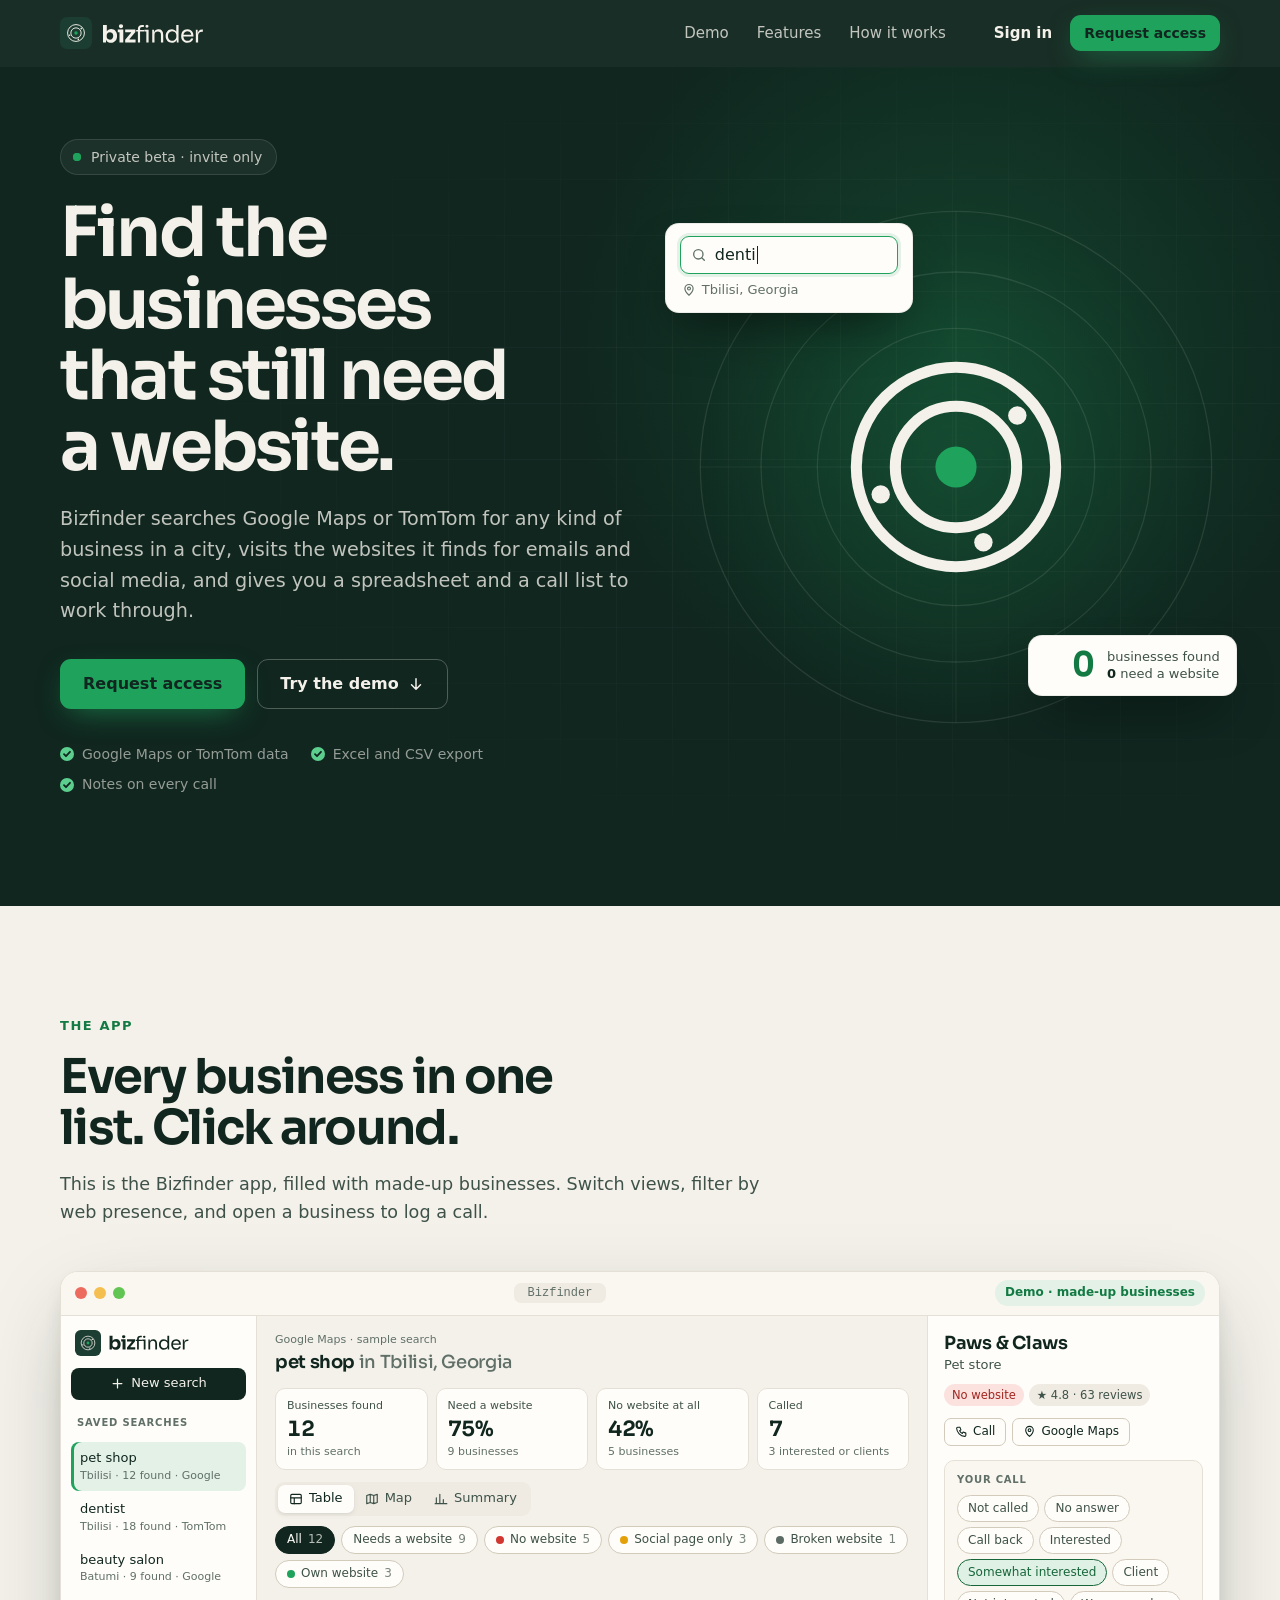
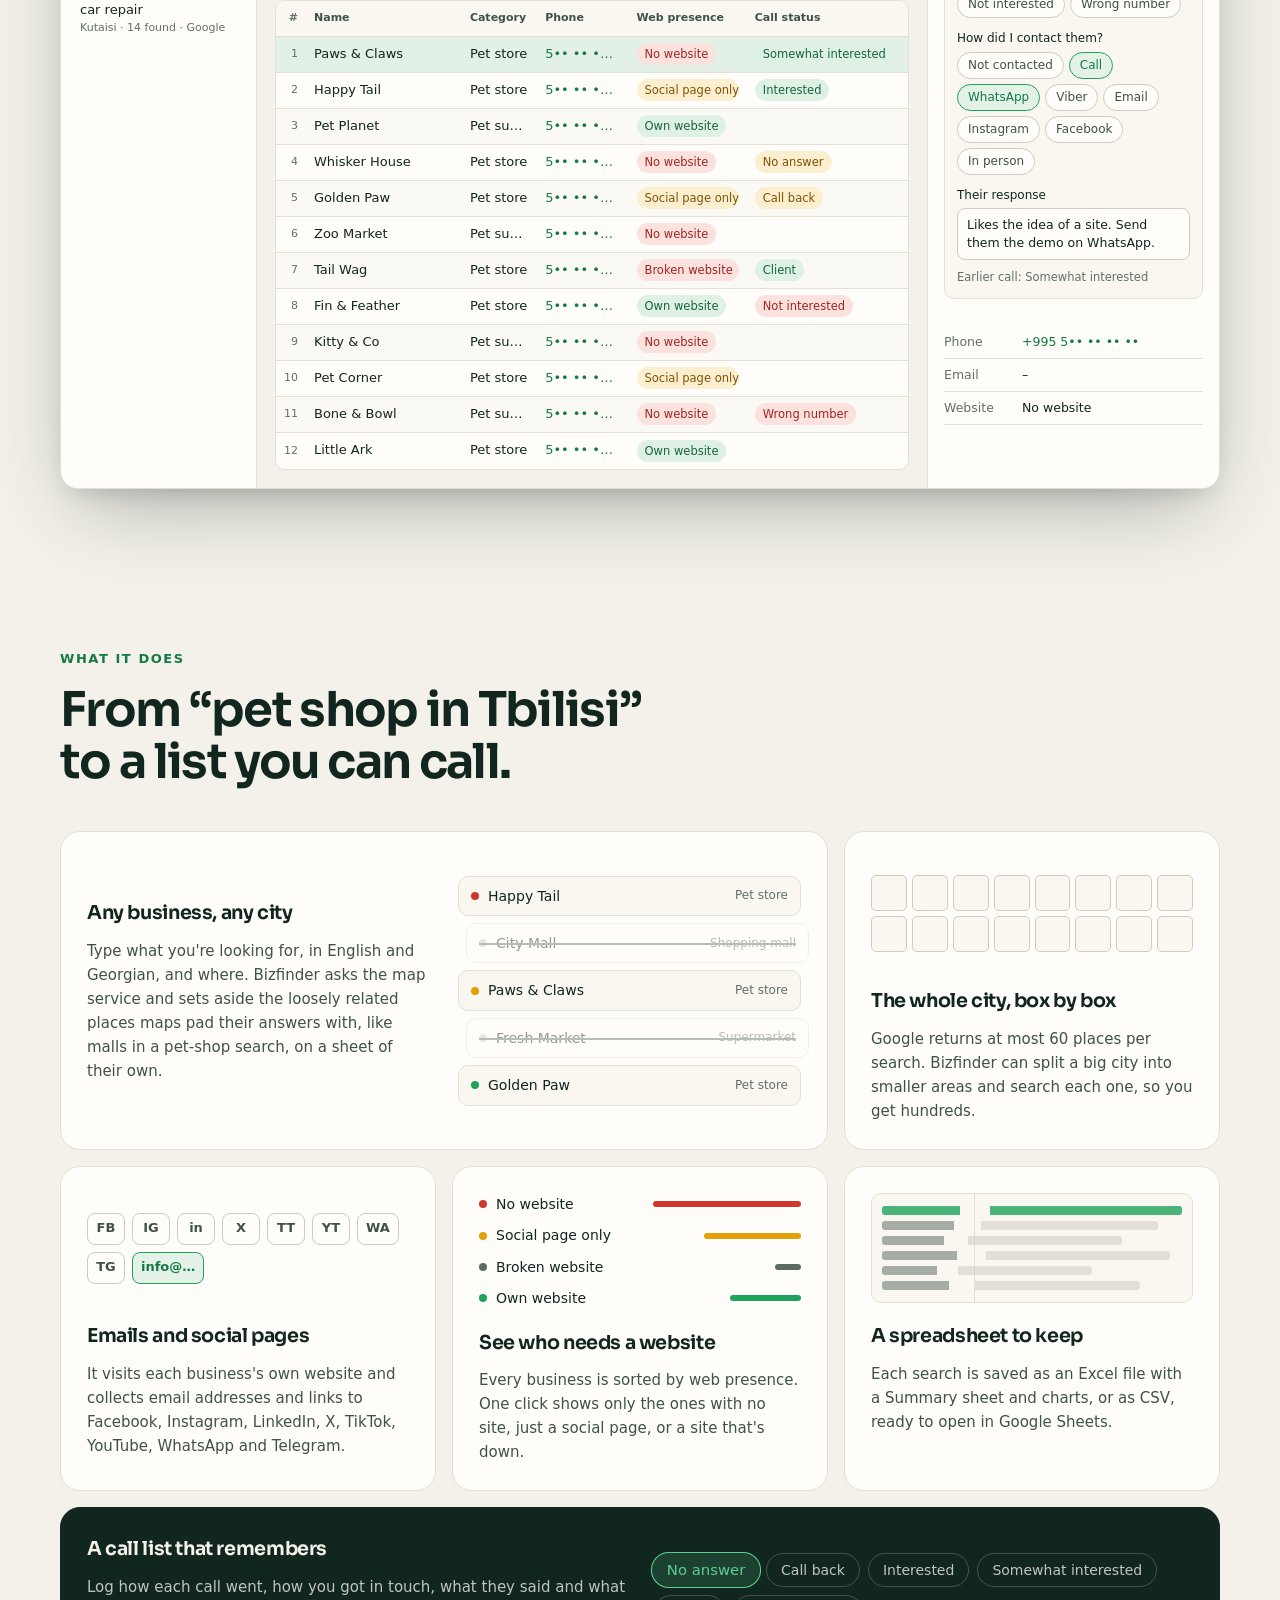
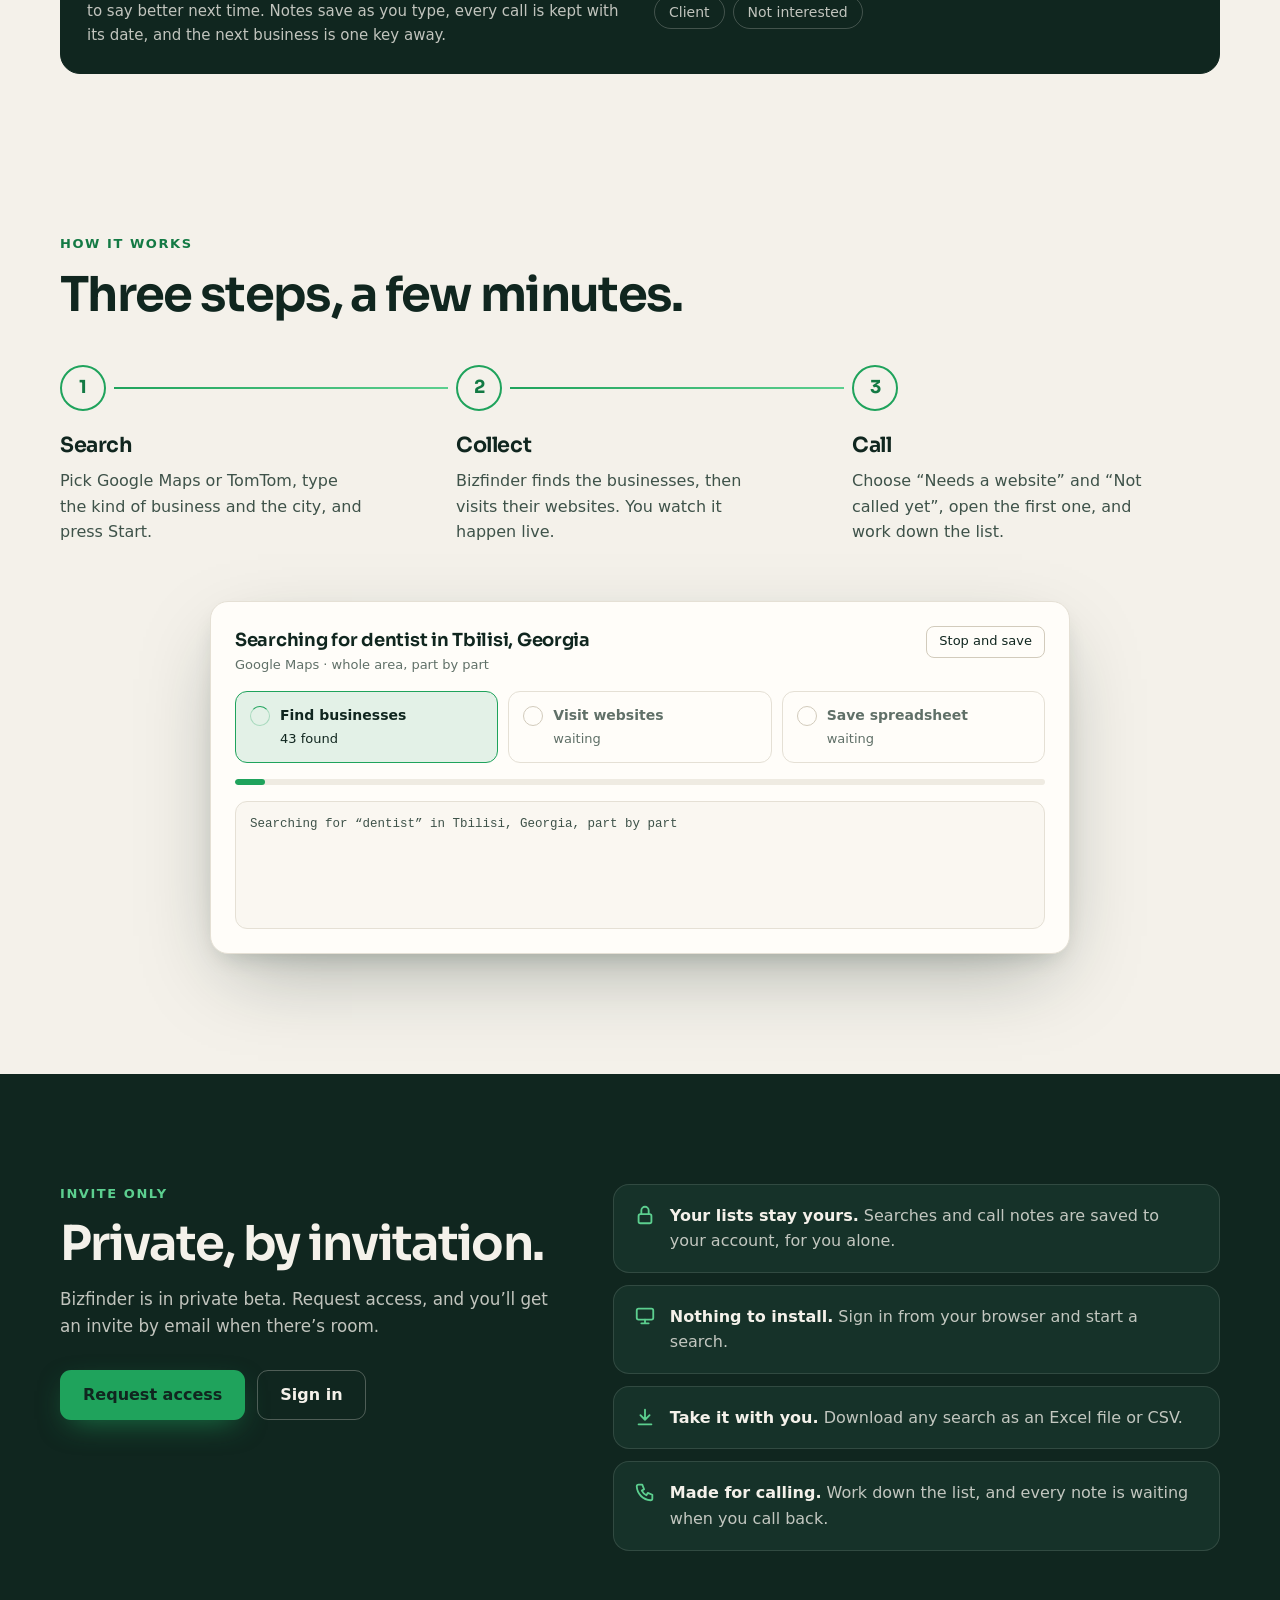
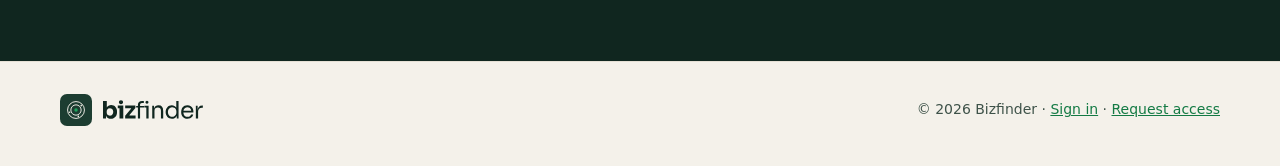
==== commit 76a1d0b4: "Show pet shops instead of flower shops in the demo Swap the flower shop sample search, the landing p" ====
--- a/index.html
+++ b/index.html
@@ -123,7 +123,7 @@
             <div class="float-card search-card">
               <div class="search-field">
                 <svg class="i" viewBox="0 0 24 24" aria-hidden="true"><circle cx="11" cy="11" r="7" /><path d="m20 20-3.5-3.5" /></svg>
-                <span class="search-query"><span data-query>flower shop</span><span class="caret"></span></span>
+                <span class="search-query"><span data-query>pet shop</span><span class="caret"></span></span>
               </div>
               <div class="search-where">
                 <svg class="i" viewBox="0 0 24 24" aria-hidden="true">
@@ -171,7 +171,7 @@
                 </span>
                 <p class="app-side-head">Saved searches</p>
                 <ul class="app-saved">
-                  <li class="is-on"><b>flower shop</b><span>Tbilisi · 12 found · Google</span></li>
+                  <li class="is-on"><b>pet shop</b><span>Tbilisi · 12 found · Google</span></li>
                   <li><b>dentist</b><span>Tbilisi · 18 found · TomTom</span></li>
                   <li><b>beauty salon</b><span>Batumi · 9 found · Google</span></li>
                   <li><b>car repair</b><span>Kutaisi · 14 found · Google</span></li>
@@ -180,7 +180,7 @@
 
               <div class="app-main">
                 <p class="app-eyebrow">Google Maps · sample search</p>
-                <h3 class="app-title">flower shop <span>in Tbilisi, Georgia</span></h3>
+                <h3 class="app-title">pet shop <span>in Tbilisi, Georgia</span></h3>
                 <div class="app-tiles" data-tiles></div>
                 <div class="app-tabs" role="tablist" aria-label="View">
                   <button type="button" role="tab" data-tab="table" aria-selected="true">
@@ -211,7 +211,7 @@
         <div class="wrap">
           <div class="section-head reveal">
             <p class="kicker">What it does</p>
-            <h2 id="features-title">From “flower shop in Tbilisi” to a list you can call.</h2>
+            <h2 id="features-title">From “pet shop in Tbilisi” to a list you can call.</h2>
           </div>
 
           <div class="bento">
@@ -220,16 +220,16 @@
                 <h3>Any business, any city</h3>
                 <p>
                   Type what you're looking for, in English and Georgian, and where. Bizfinder asks the map service and
-                  sets aside the loosely related places maps pad their answers with, like malls in a flower-shop
+                  sets aside the loosely related places maps pad their answers with, like malls in a pet-shop
                   search, on a sheet of their own.
                 </p>
               </div>
               <div class="viz viz-filter" aria-hidden="true">
-                <span class="vf-row is-keep"><i class="dot dot-none"></i>Bloom Corner <em>Florist</em></span>
+                <span class="vf-row is-keep"><i class="dot dot-none"></i>Happy Tail <em>Pet store</em></span>
                 <span class="vf-row is-drop"><i class="dot"></i>City Mall <em>Shopping mall</em></span>
-                <span class="vf-row is-keep"><i class="dot dot-social"></i>Petal &amp; Stem <em>Florist</em></span>
+                <span class="vf-row is-keep"><i class="dot dot-social"></i>Paws &amp; Claws <em>Pet store</em></span>
                 <span class="vf-row is-drop"><i class="dot"></i>Fresh Market <em>Supermarket</em></span>
-                <span class="vf-row is-keep"><i class="dot dot-own"></i>Rosa Studio <em>Florist</em></span>
+                <span class="vf-row is-keep"><i class="dot dot-own"></i>Golden Paw <em>Pet store</em></span>
               </div>
             </article>
 
--- a/styles.css
+++ b/styles.css
@@ -2858,15 +2858,6 @@
   }
 }
 
-.preview-note {
-  margin-top: 22px;
-  padding: 12px 14px;
-  border: 1px dashed var(--line-strong);
-  border-radius: 10px;
-  color: var(--ink-2);
-  font-size: 13.5px;
-}
-
 @media (max-width: 900px) {
   .auth {
     grid-template-columns: minmax(0, 1fr);
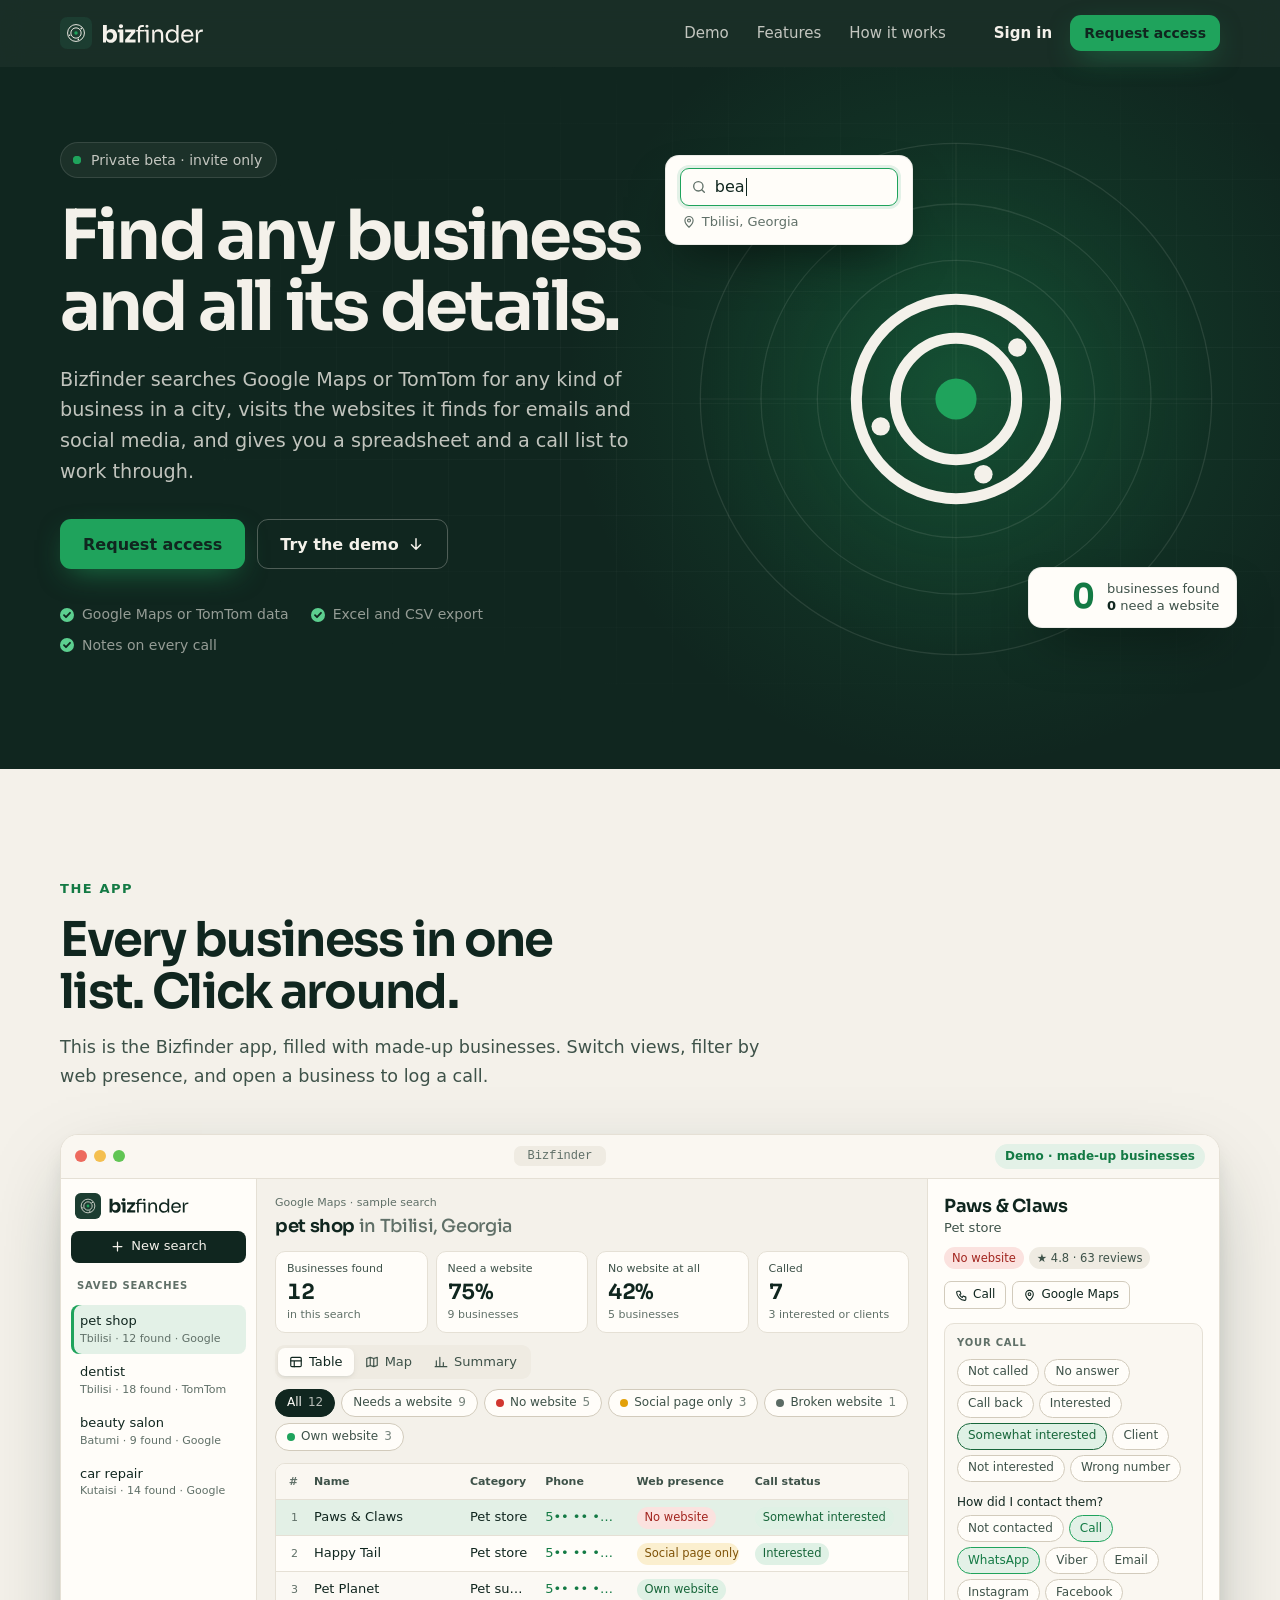
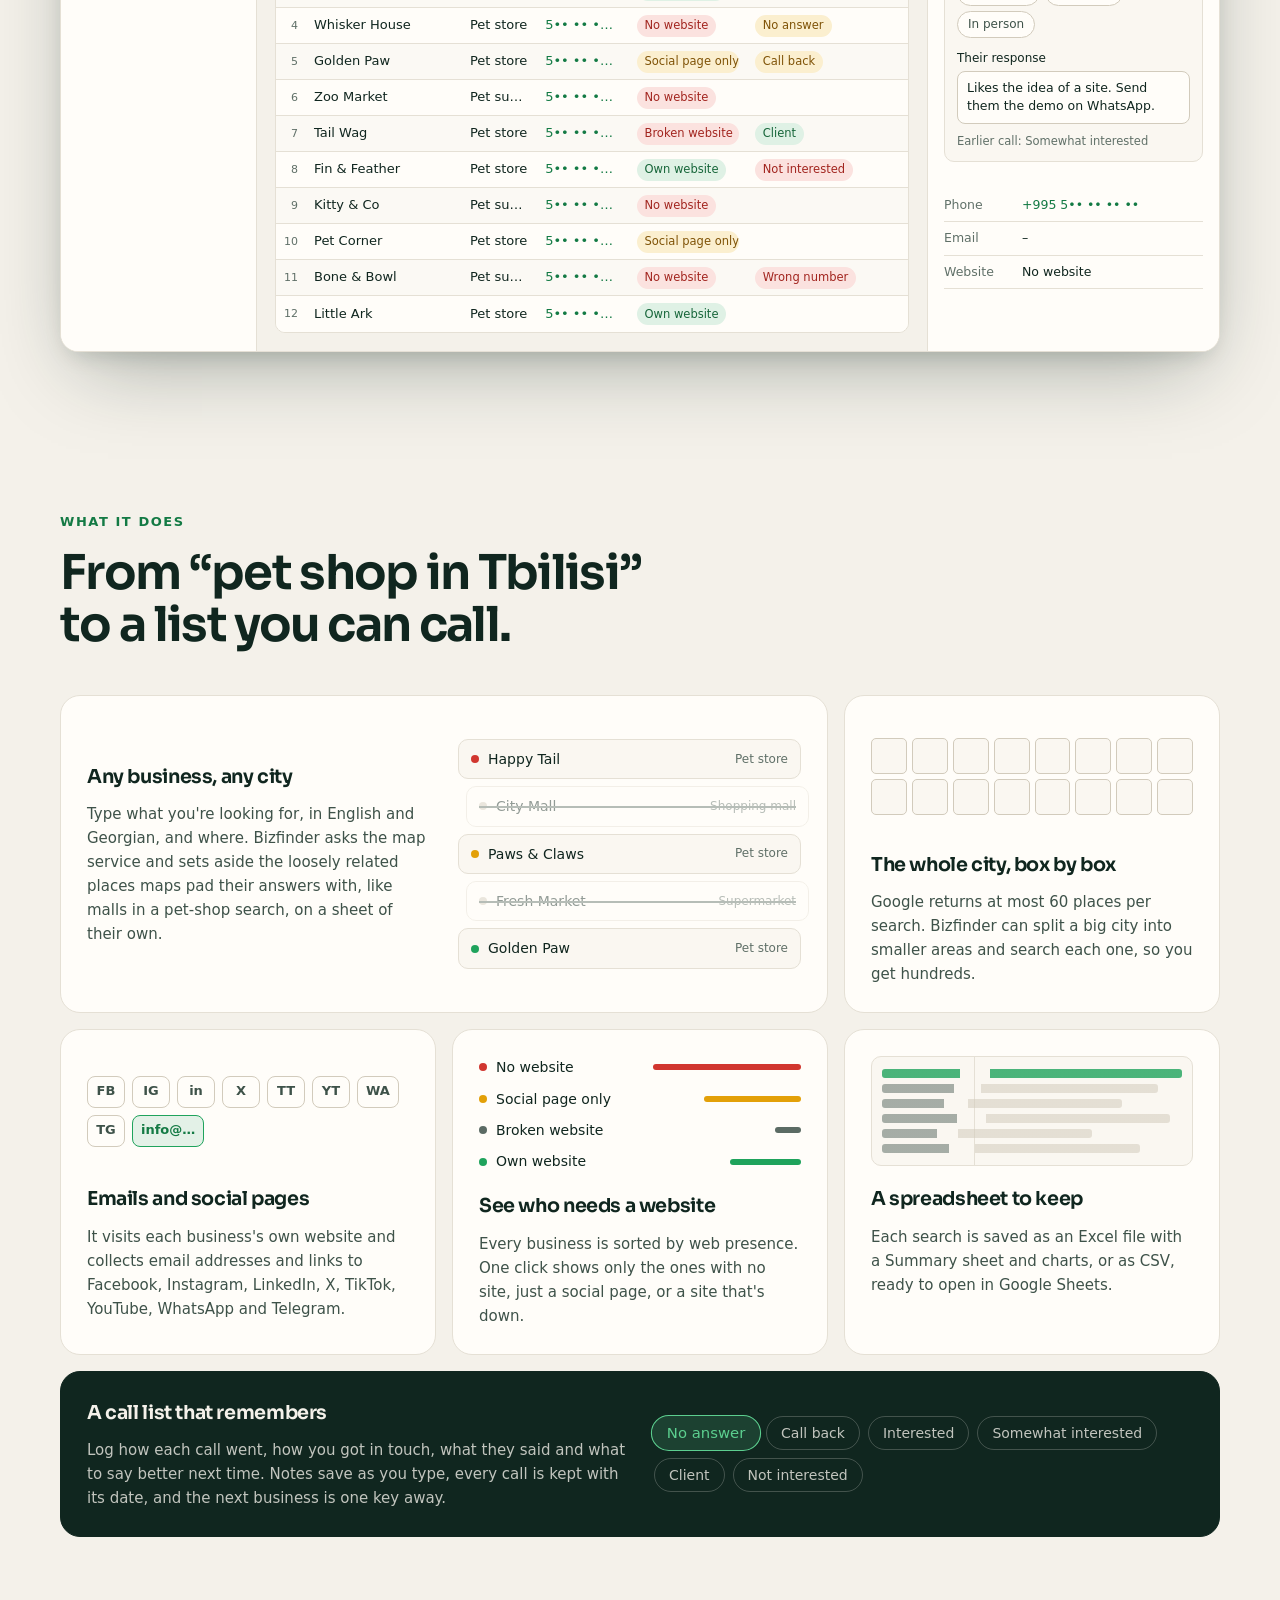
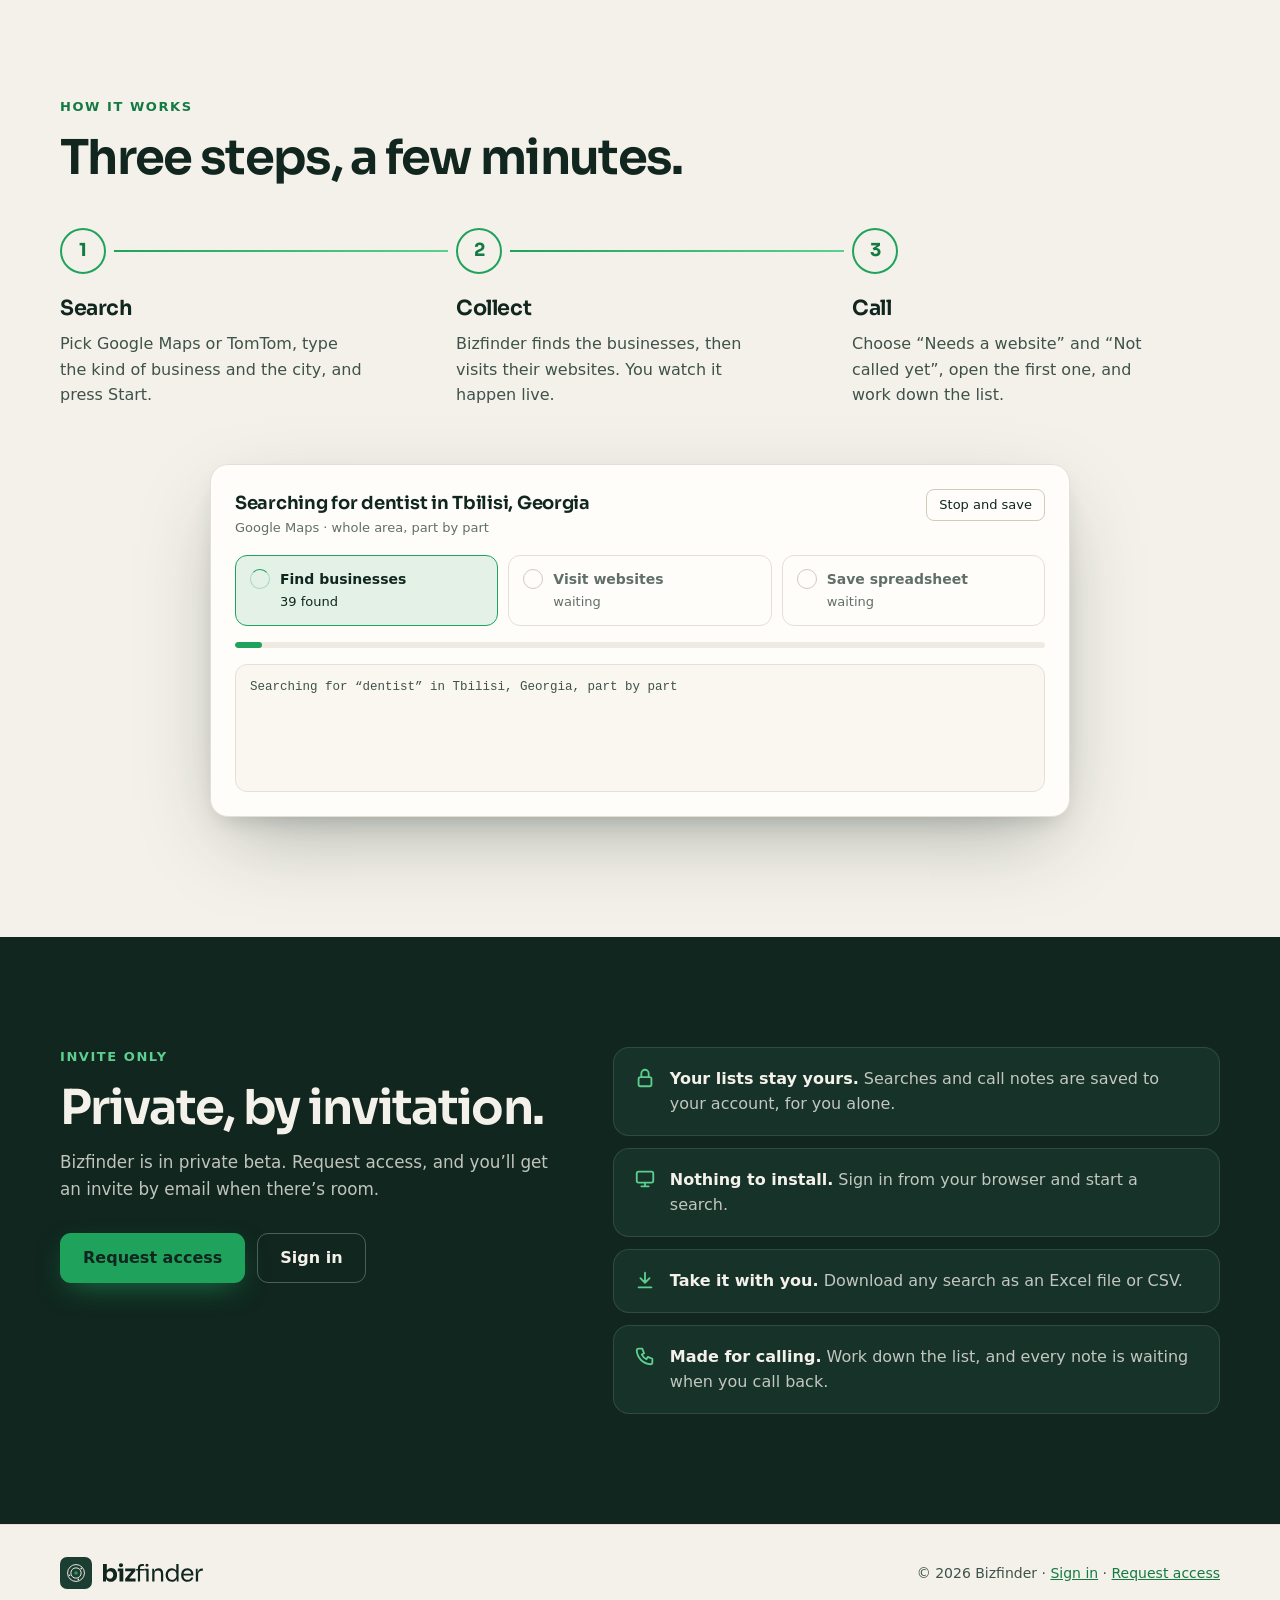
==== commit 96b097e2: "Change the motto to "Find any business and all its details" Use it in the landing page headline, pag" ====
--- a/index.html
+++ b/index.html
@@ -3,7 +3,7 @@
   <head>
     <meta charset="utf-8" />
     <meta name="viewport" content="width=device-width, initial-scale=1" />
-    <title>Bizfinder: find the businesses that still need a website</title>
+    <title>Bizfinder: find any business and all its details</title>
     <meta
       name="description"
       content="Bizfinder searches Google Maps or TomTom for any kind of business in a city, visits their websites for emails and social media, and turns it all into a spreadsheet and a call list."
@@ -17,7 +17,7 @@
     <meta property="og:title" content="Bizfinder" />
     <meta
       property="og:description"
-      content="Find the businesses that still need a website: search a city, collect their emails and social pages, and work through them as a call list."
+      content="Find any business and all its details: search a city, collect their phone numbers, emails and social pages, and work through them as a call list."
     />
     <meta property="og:image" content="assets/social-preview.png" />
     <meta name="twitter:card" content="summary_large_image" />
@@ -76,7 +76,7 @@
         <div class="wrap hero-grid">
           <div class="hero-text">
             <p class="eyebrow-pill"><span class="live-dot"></span>Private beta · invite only</p>
-            <h1>Find the businesses that still need a&nbsp;website.</h1>
+            <h1>Find any business and all its&nbsp;details.</h1>
             <p class="lead">
               Bizfinder searches Google&nbsp;Maps or TomTom for any kind of business in a city, visits the websites
               it finds for emails and social media, and gives you a spreadsheet and a call list to work through.
